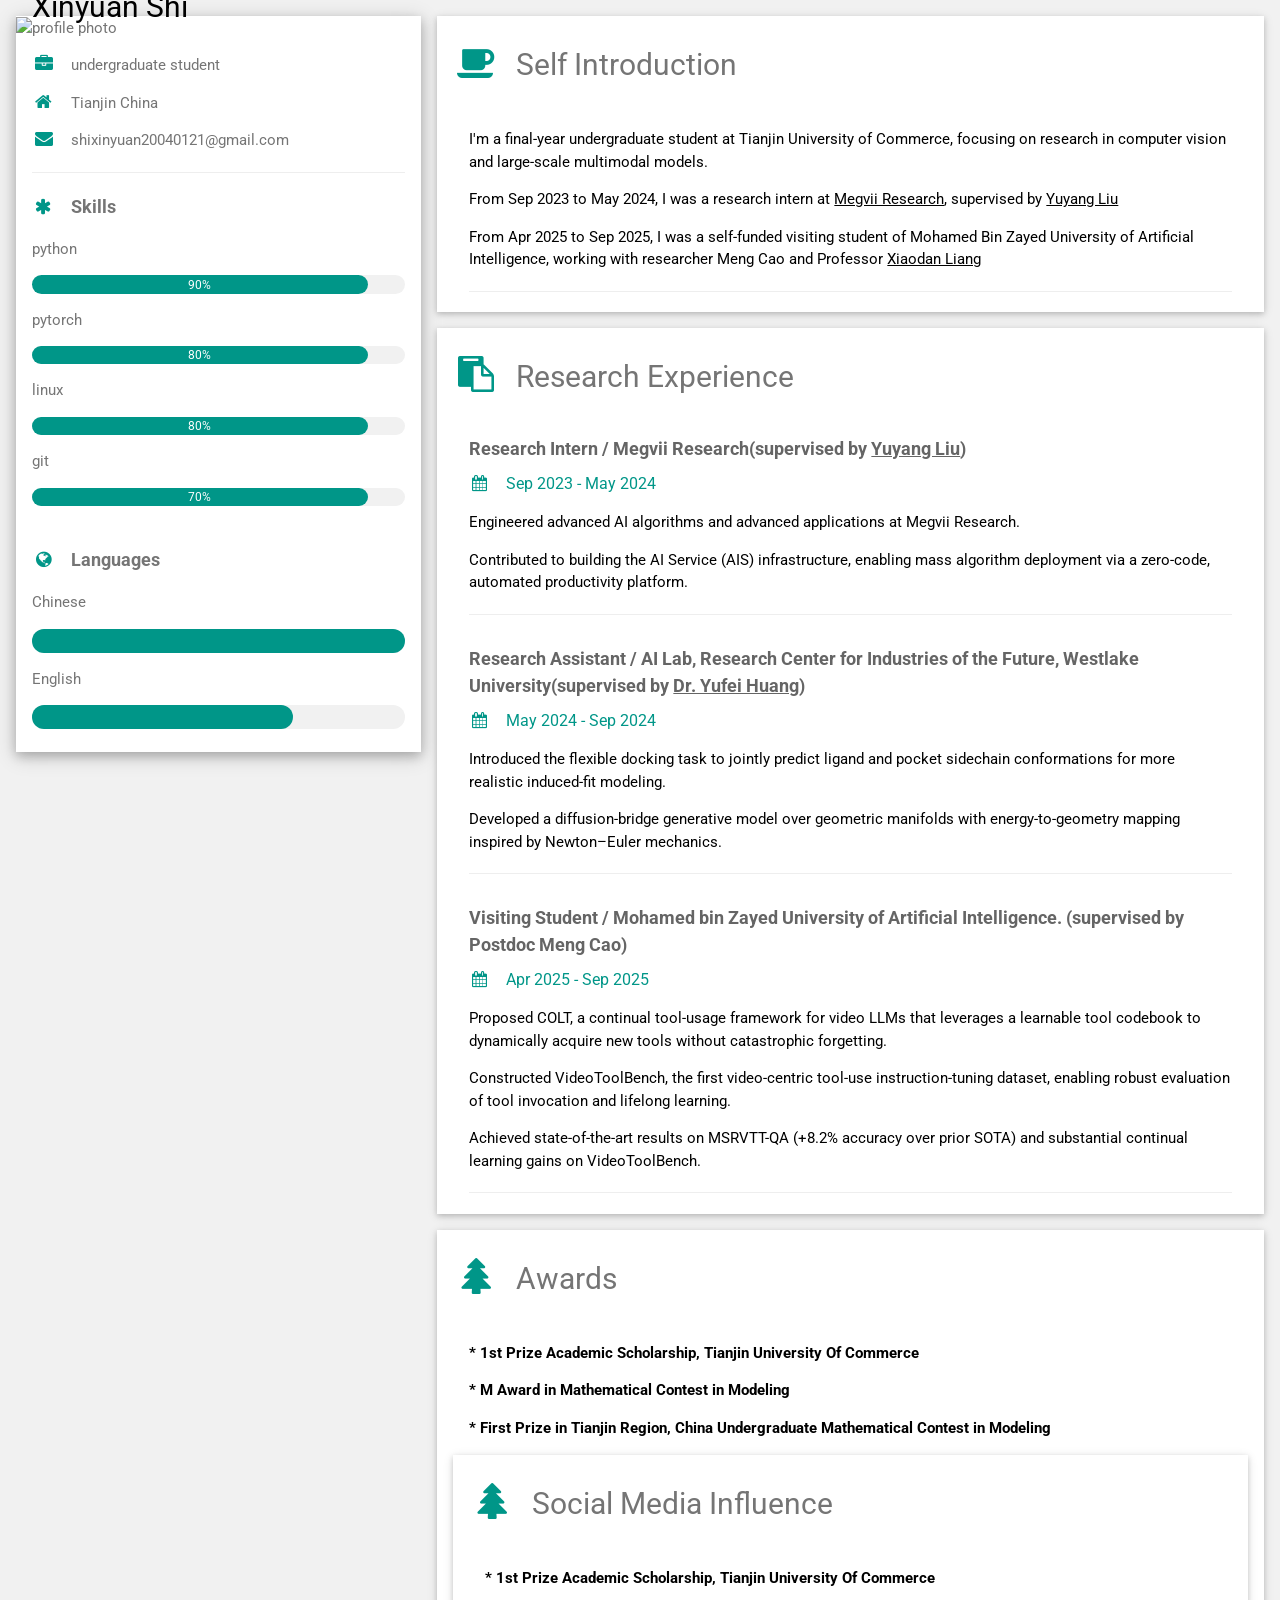
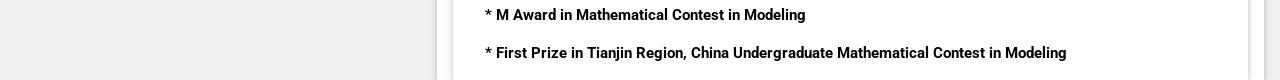
==== index.html @ 649a8074 "Add files via upload" ====
<!DOCTYPE html>
<html>
  <head>
    <title>Xinyuan Shi - MBZUAI</title>
    <meta charset="UTF-8">
    <meta name="viewport" content="width=device-width, initial-scale=1">
    <link rel="stylesheet" href="https://www.w3schools.com/w3css/4/w3.css">
    <link rel='stylesheet' href='https://fonts.googleapis.com/css?family=Roboto'>
    <link rel="stylesheet" href="https://cdnjs.cloudflare.com/ajax/libs/font-awesome/4.7.0/css/font-awesome.min.css">
    <style>
    html,body,h1,h2,h3,h4,h5,h6 {font-family: "Roboto", sans-serif}
    </style>
  </head>
<body class="w3-light-grey">

<!-- Page Container -->
<div class="w3-content w3-margin-top" style="max-width:1400px;">

  <!-- The Grid -->
  <div class="w3-row-padding">
  
    <!-- Left Column -->
    <div class="w3-third">
    
      <div class="w3-white w3-text-grey w3-card-4">
        <div class="w3-display-container">
          <img src="images/Xinyuan Shi photo.jpg" style="width:100%" alt="profile photo">
          <div class="w3-display-bottomleft w3-container w3-text-black">
            <h2>Xinyuan Shi</h2>
          </div>
        </div>
        <div class="w3-container">
          <p><i class="fa fa-briefcase fa-fw w3-margin-right w3-large w3-text-teal"></i>undergraduate student</p>
          <p><i class="fa fa-home fa-fw w3-margin-right w3-large w3-text-teal"></i>Tianjin China</p>
          <p><i class="fa fa-envelope fa-fw w3-margin-right w3-large w3-text-teal"></i>shixinyuan20040121@gmail.com</p>
          <hr>

          <p class="w3-large"><b><i class="fa fa-asterisk fa-fw w3-margin-right w3-text-teal"></i>Skills</b></p>
          <p>python</p>
          <div class="w3-light-grey w3-round-xlarge w3-small">
            <div class="w3-container w3-center w3-round-xlarge w3-teal" style="width:90%">90%</div>
          </div>
          <p>pytorch</p>
          <div class="w3-light-grey w3-round-xlarge w3-small">
            <div class="w3-container w3-center w3-round-xlarge w3-teal" style="width:90%">
              <div class="w3-center w3-text-white">80%</div>
            </div>
          </div>
          <p>linux</p>
          <div class="w3-light-grey w3-round-xlarge w3-small">
            <div class="w3-container w3-center w3-round-xlarge w3-teal" style="width:90%">80%</div>
          </div>
          <p>git</p>
          <div class="w3-light-grey w3-round-xlarge w3-small">
            <div class="w3-container w3-center w3-round-xlarge w3-teal" style="width:90%">70%</div>
          </div>
          <br>
          <p class="w3-large w3-text-theme"><b><i class="fa fa-globe fa-fw w3-margin-right w3-text-teal"></i>Languages</b></p>
          <p>Chinese</p>
          <div class="w3-light-grey w3-round-xlarge">
            <div class="w3-round-xlarge w3-teal" style="height:24px;width:100%"></div>
          </div>
          <p>English</p>
          <div class="w3-light-grey w3-round-xlarge">
            <div class="w3-round-xlarge w3-teal" style="height:24px;width:70%"></div>
          </div>
          <br>
        </div>
      </div><br>

    <!-- End Left Column -->
    </div>

    <!-- Right Column -->
    <div class="w3-twothird">
      <div class="w3-container w3-card w3-white w3-margin-bottom">
        <h2 class="w3-text-grey w3-padding-16"><i class="	fa fa-coffee fa-fw w3-margin-right w3-xxlarge w3-text-teal"></i>Self Introduction</h2>
        <div class="w3-container">
          <p>I'm a final-year undergraduate student at Tianjin University of Commerce, focusing on research in computer vision and large-scale multimodal models.</p>
          <p>From Sep 2023 to May 2024, I was a research intern at <a href="https://en.megvii.com/">Megvii Research</a>, supervised by <a href="https://scholar.google.com/citations?user=ggDkVlQAAAAJ&hl=zh-CN">Yuyang Liu</a></p>
          <p>From Apr 2025 to Sep 2025, I was a self-funded visiting student of Mohamed Bin Zayed University of Artificial Intelligence, working with researcher Meng Cao and Professor <a href="https://scholar.google.com/citations?user=voxznZAAAAAJ&hl=zh-CN">Xiaodan Liang</a></p>
          <hr>
        </div>
      </div>
      <div class="w3-container w3-card w3-white w3-margin-bottom">
        <h2 class="w3-text-grey w3-padding-16"><i class="	fa fa-paste fa-fw w3-margin-right w3-xxlarge w3-text-teal"></i>Research Experience</h2>
        <div class="w3-container">
          <h5 class="w3-opacity"><b>Research Intern / Megvii Research(supervised by <a href="https://scholar.google.com/citations?user=ggDkVlQAAAAJ&hl=zh-CN">Yuyang Liu</a>)</b></h5>
          <h6 class="w3-text-teal"><i class="fa fa-calendar fa-fw w3-margin-right"></i>Sep 2023 - May 2024</h6>
          <p>Engineered advanced AI algorithms and advanced applications at Megvii Research.</p>
          <p>Contributed to building the AI Service (AIS) infrastructure, enabling mass algorithm deployment via a zero-code, automated productivity platform.</p>
          <hr>
        </div>
        <div class="w3-container">
          <h5 class="w3-opacity"><b>Research Assistant / AI Lab, Research Center for Industries of the Future, Westlake University(supervised by <a href="https://scholar.google.com/citations?user=qmTjdwIAAAAJ&hl=zh-CN">Dr. Yufei Huang</a>)</b></h5>
          <h6 class="w3-text-teal"><i class="fa fa-calendar fa-fw w3-margin-right"></i>May 2024 - Sep 2024</h6>
          <p>Introduced the flexible docking task to jointly predict ligand and pocket sidechain conformations for more realistic induced-fit modeling.</p>
          <p>Developed a diffusion-bridge generative model over geometric manifolds with energy-to-geometry mapping inspired by Newton–Euler mechanics.</p>
          <hr>
        </div>
        <div class="w3-container">
          <h5 class="w3-opacity"><b>Visiting Student / Mohamed bin Zayed University of Artificial Intelligence. (supervised by Postdoc Meng Cao)</b></h5>
          <h6 class="w3-text-teal"><i class="fa fa-calendar fa-fw w3-margin-right"></i>Apr 2025 - Sep 2025</h6>
          <p>Proposed COLT, a continual tool-usage framework for video LLMs that leverages a learnable tool codebook to dynamically acquire new tools without catastrophic forgetting.</p>
          <p>Constructed VideoToolBench, the first video-centric tool-use instruction-tuning dataset, enabling robust evaluation of tool invocation and lifelong learning.</p>
          <p>Achieved state-of-the-art results on MSRVTT-QA (+8.2% accuracy over prior SOTA) and substantial continual learning gains on VideoToolBench.</p>
          <hr>
        </div>
      </div>     
      <div class="w3-container w3-card w3-white">
        <h2 class="w3-text-grey w3-padding-16"><i class="fa fa-tree fa-fw w3-margin-right w3-xxlarge w3-text-teal"></i>Awards</h2>
        <div class="w3-container">
          <p><b>* 1st Prize Academic Scholarship, Tianjin University Of Commerce</b></p>
          <p><b>* M Award in Mathematical Contest in Modeling</b></p>
          <p><b>* First Prize in Tianjin Region, China Undergraduate Mathematical Contest in Modeling</b></p>
        </div>
        <div class="w3-container w3-card w3-white">
          <h2 class="w3-text-grey w3-padding-16"><i class="fa fa-tree fa-fw w3-margin-right w3-xxlarge w3-text-teal"></i>Social Media Influence</h2>
          <div class="w3-container">
            <p><b>* 1st Prize Academic Scholarship, Tianjin University Of Commerce</b></p>
            <p><b>* M Award in Mathematical Contest in Modeling</b></p>
            <p><b>* First Prize in Tianjin Region, China Undergraduate Mathematical Contest in Modeling</b></p>
          </div>
    <!-- End Right Column -->
    </div>
    
  <!-- End Grid -->
  </div>
  
  <!-- End Page Container -->
</div>


</body>
</html>
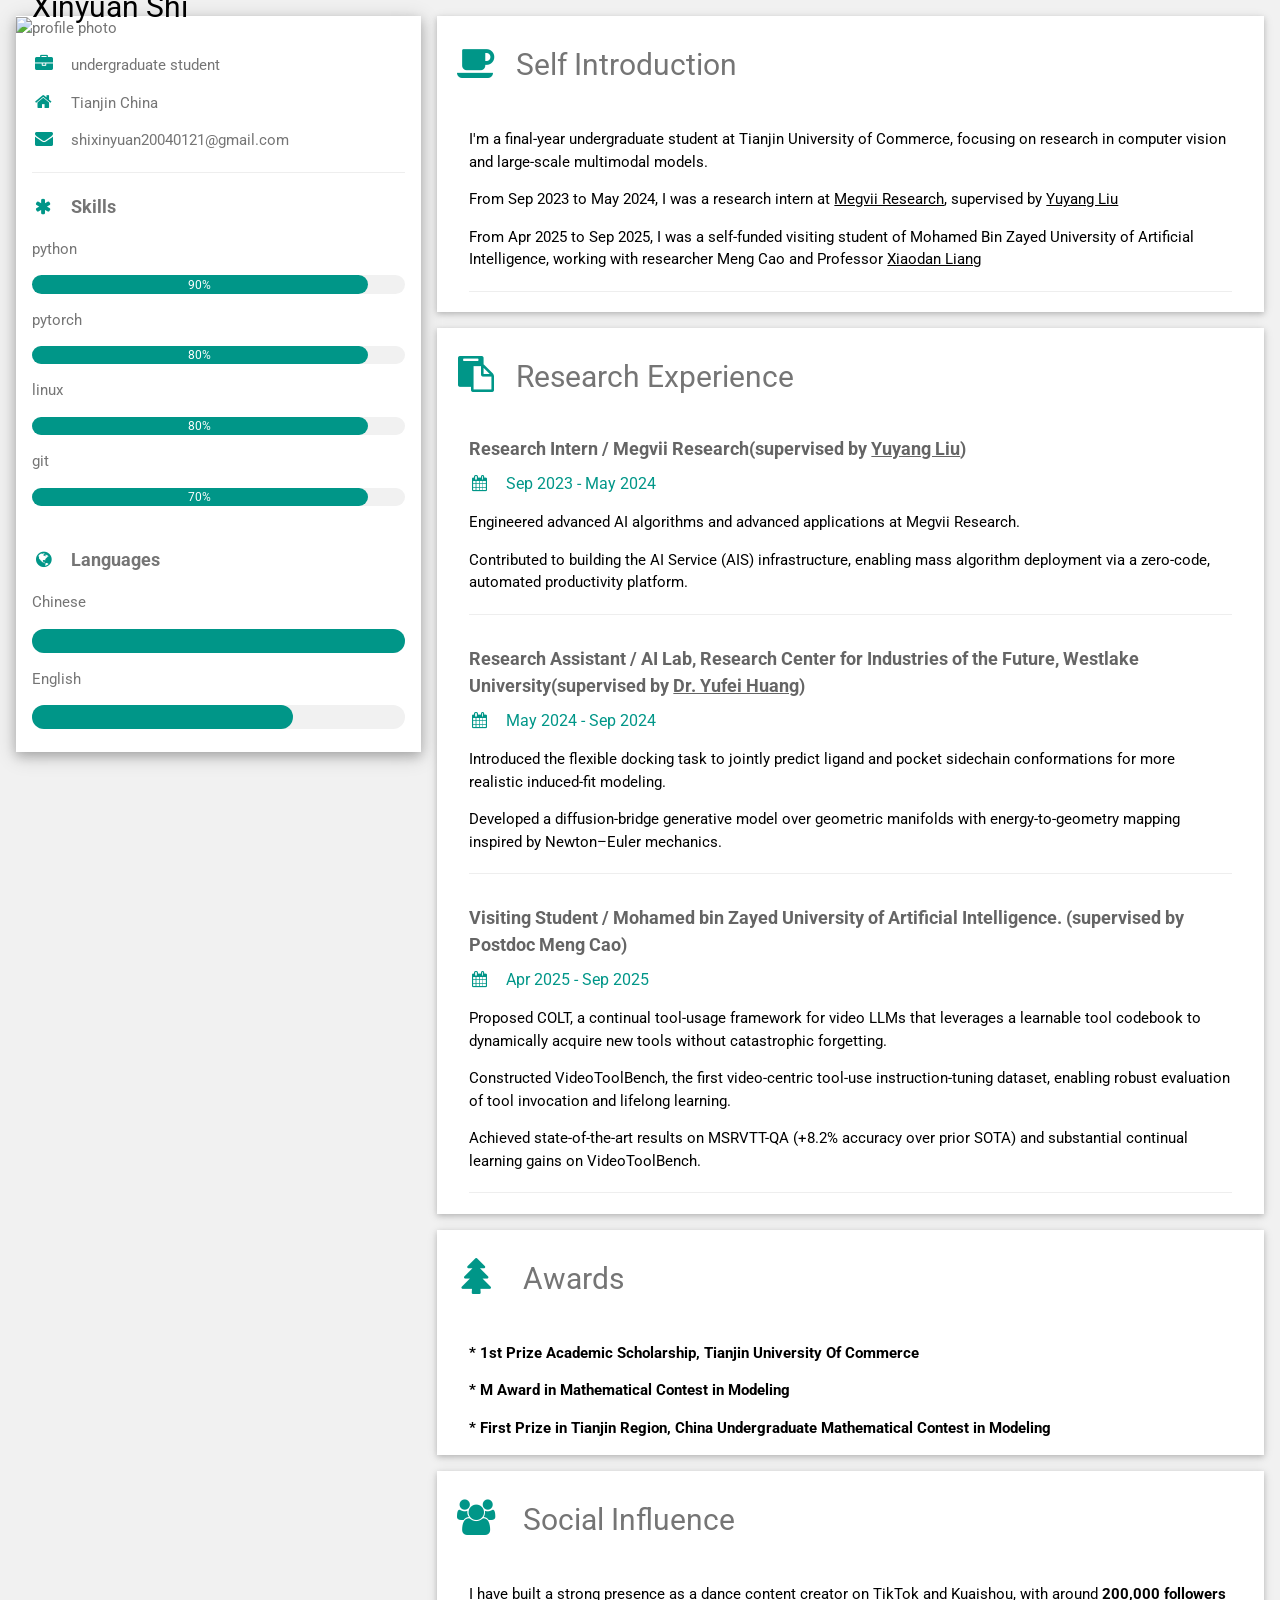
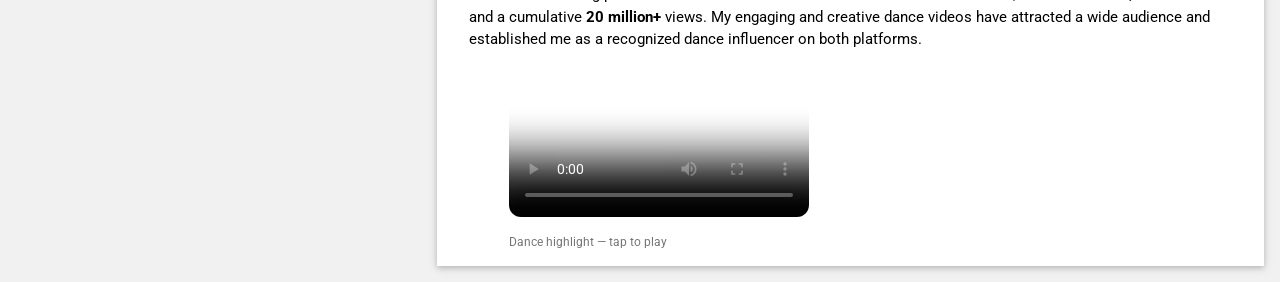
==== commit 9c3e4fb4: "Update index.html" ====
--- a/index.html
+++ b/index.html
@@ -107,20 +107,54 @@
           <hr>
         </div>
       </div>     
-      <div class="w3-container w3-card w3-white">
-        <h2 class="w3-text-grey w3-padding-16"><i class="fa fa-tree fa-fw w3-margin-right w3-xxlarge w3-text-teal"></i>Awards</h2>
+      <div class="w3-container w3-card w3-white w3-margin-bottom">
+        <h2 class="w3-text-grey w3-padding-16">
+          <i class="fa fa-tree fa-fw w3-margin-right w3-xxlarge w3-text-teal"></i>
+          Awards
+        </h2>
         <div class="w3-container">
           <p><b>* 1st Prize Academic Scholarship, Tianjin University Of Commerce</b></p>
           <p><b>* M Award in Mathematical Contest in Modeling</b></p>
           <p><b>* First Prize in Tianjin Region, China Undergraduate Mathematical Contest in Modeling</b></p>
         </div>
-        <div class="w3-container w3-card w3-white">
-          <h2 class="w3-text-grey w3-padding-16"><i class="fa fa-tree fa-fw w3-margin-right w3-xxlarge w3-text-teal"></i>Social Media Influence</h2>
-          <div class="w3-container">
-            <p><b>* 1st Prize Academic Scholarship, Tianjin University Of Commerce</b></p>
-            <p><b>* M Award in Mathematical Contest in Modeling</b></p>
-            <p><b>* First Prize in Tianjin Region, China Undergraduate Mathematical Contest in Modeling</b></p>
-          </div>
+      </div>
+
+<!-- Social Influence（独立卡片） -->
+<div class="w3-container w3-card w3-white w3-margin-bottom">
+  <h2 class="w3-text-grey w3-padding-16">
+    <i class="fa fa-users fa-fw w3-margin-right w3-xxlarge w3-text-teal"></i>
+    Social Influence
+  </h2>
+
+  <div class="w3-container">
+    <p>
+      I have built a strong presence as a dance content creator on TikTok and Kuaishou, with around
+      <b>200,000 followers</b> and a cumulative <b>20 million+</b> views. My engaging and creative dance videos have
+      attracted a wide audience and established me as a recognized dance influencer on both platforms.
+    </p>
+
+    <!-- 视频区域 -->
+    <figure class="w3-margin-top">
+      <video
+        src="videos/dance.mp4"
+        controls
+        playsinline
+        preload="metadata"
+        class="w3-image"
+        style="max-width:100%;height:auto;border-radius:12px;display:block;"
+        poster="images/dance-poster.jpg"  <!-- 可选：若没有海报图，可删除这一行 -->
+      >
+        <!-- 更稳妥的多来源写法（如果你也有webm/ogv，可以取消注释） -->
+        <!-- <source src="videos/dance.webm" type="video/webm"> -->
+        <!-- <source src="videos/dance.ogv" type="video/ogg"> -->
+        您的浏览器不支持视频播放，请升级浏览器或下载视频查看。
+      </video>
+      <figcaption class="w3-small w3-text-grey w3-margin-top">Dance highlight — tap to play</figcaption>
+    </figure>
+  </div>
+</div>
+
+
     <!-- End Right Column -->
     </div>
     
@@ -132,4 +166,4 @@
 
 
 </body>
-</html>+</html>
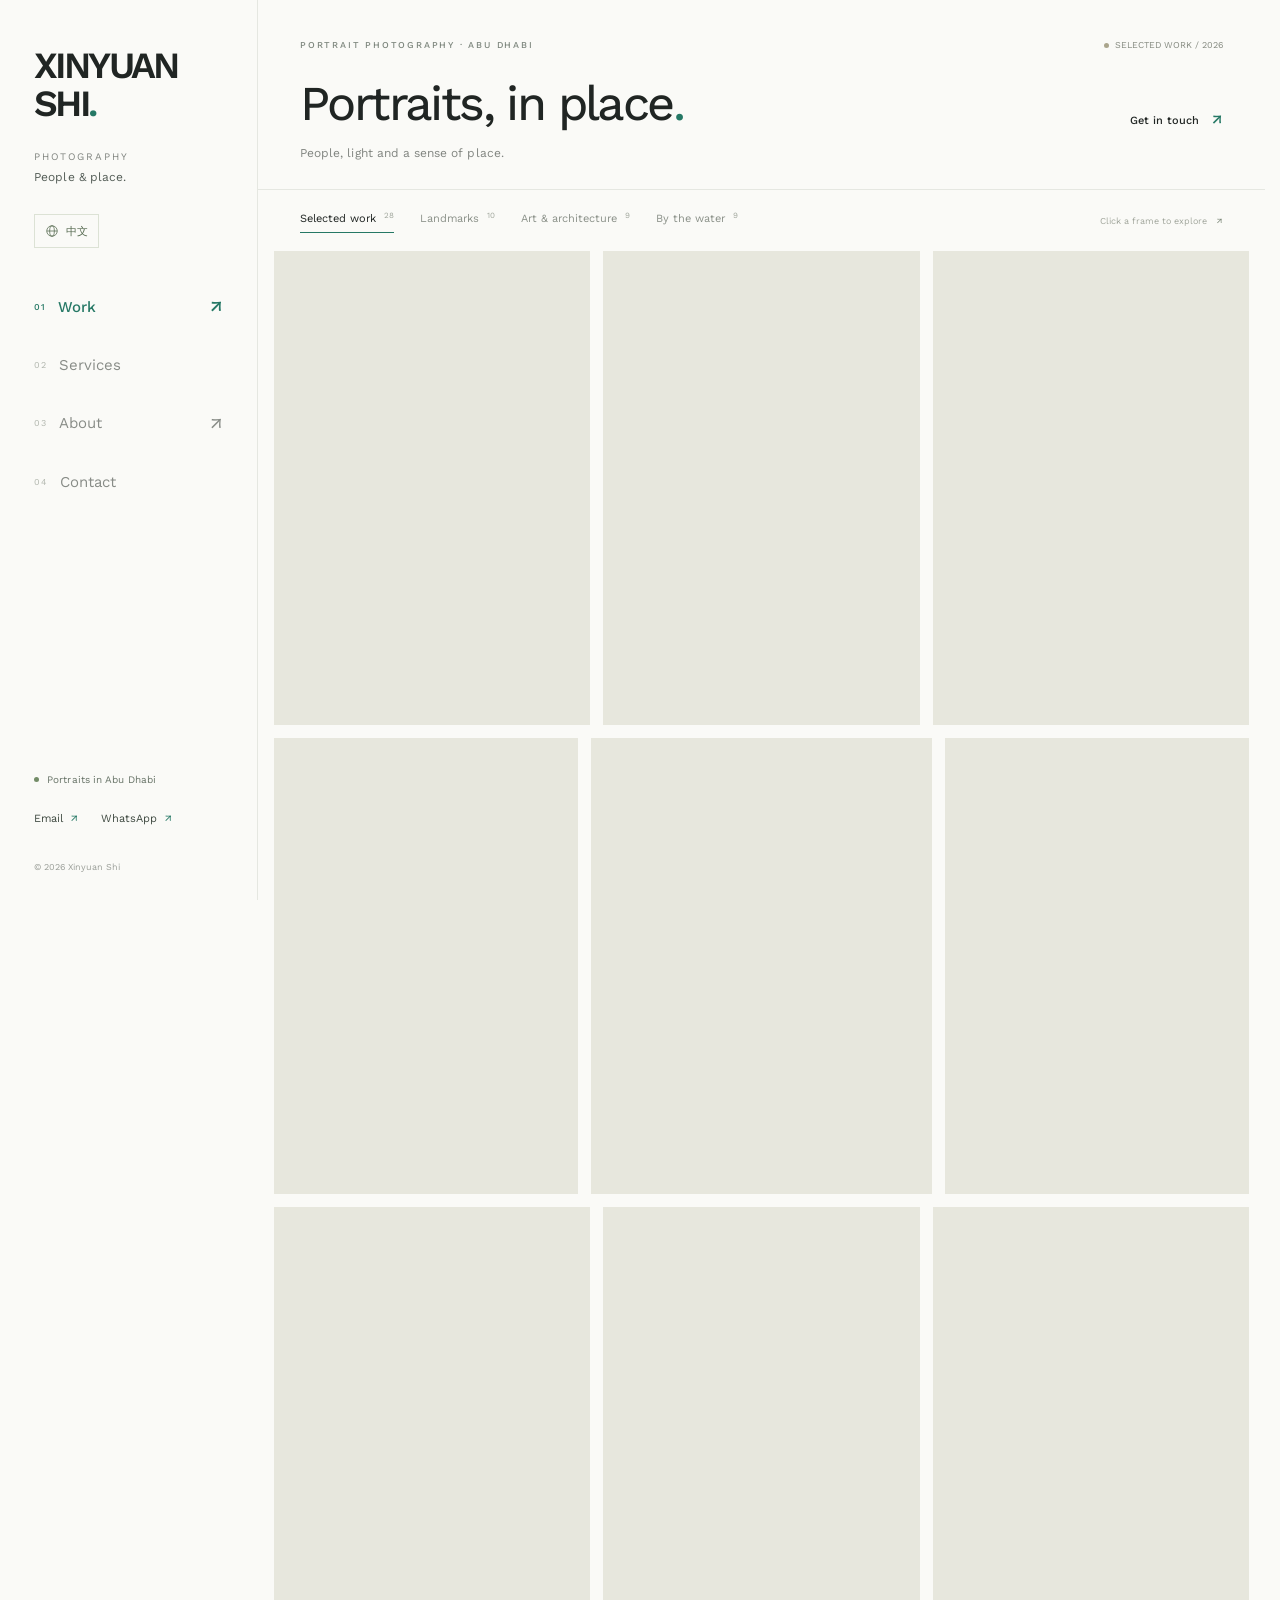
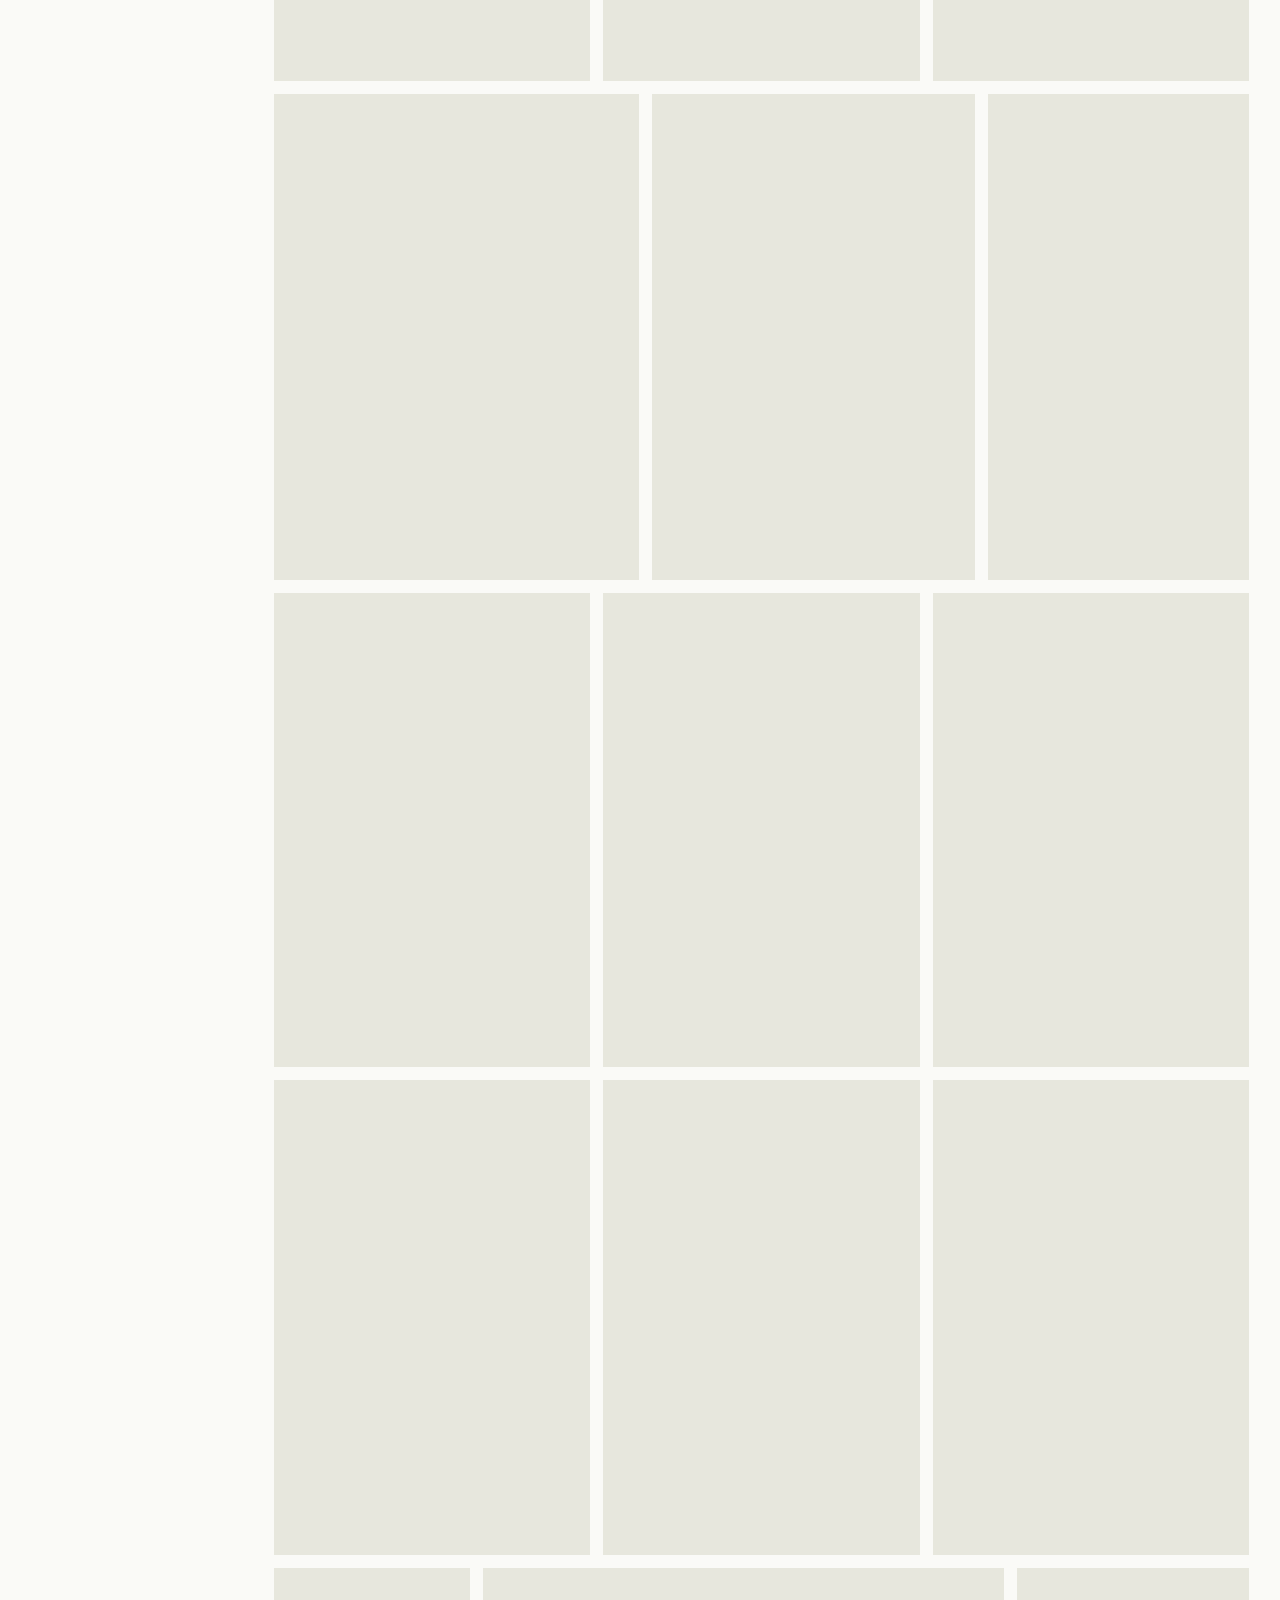
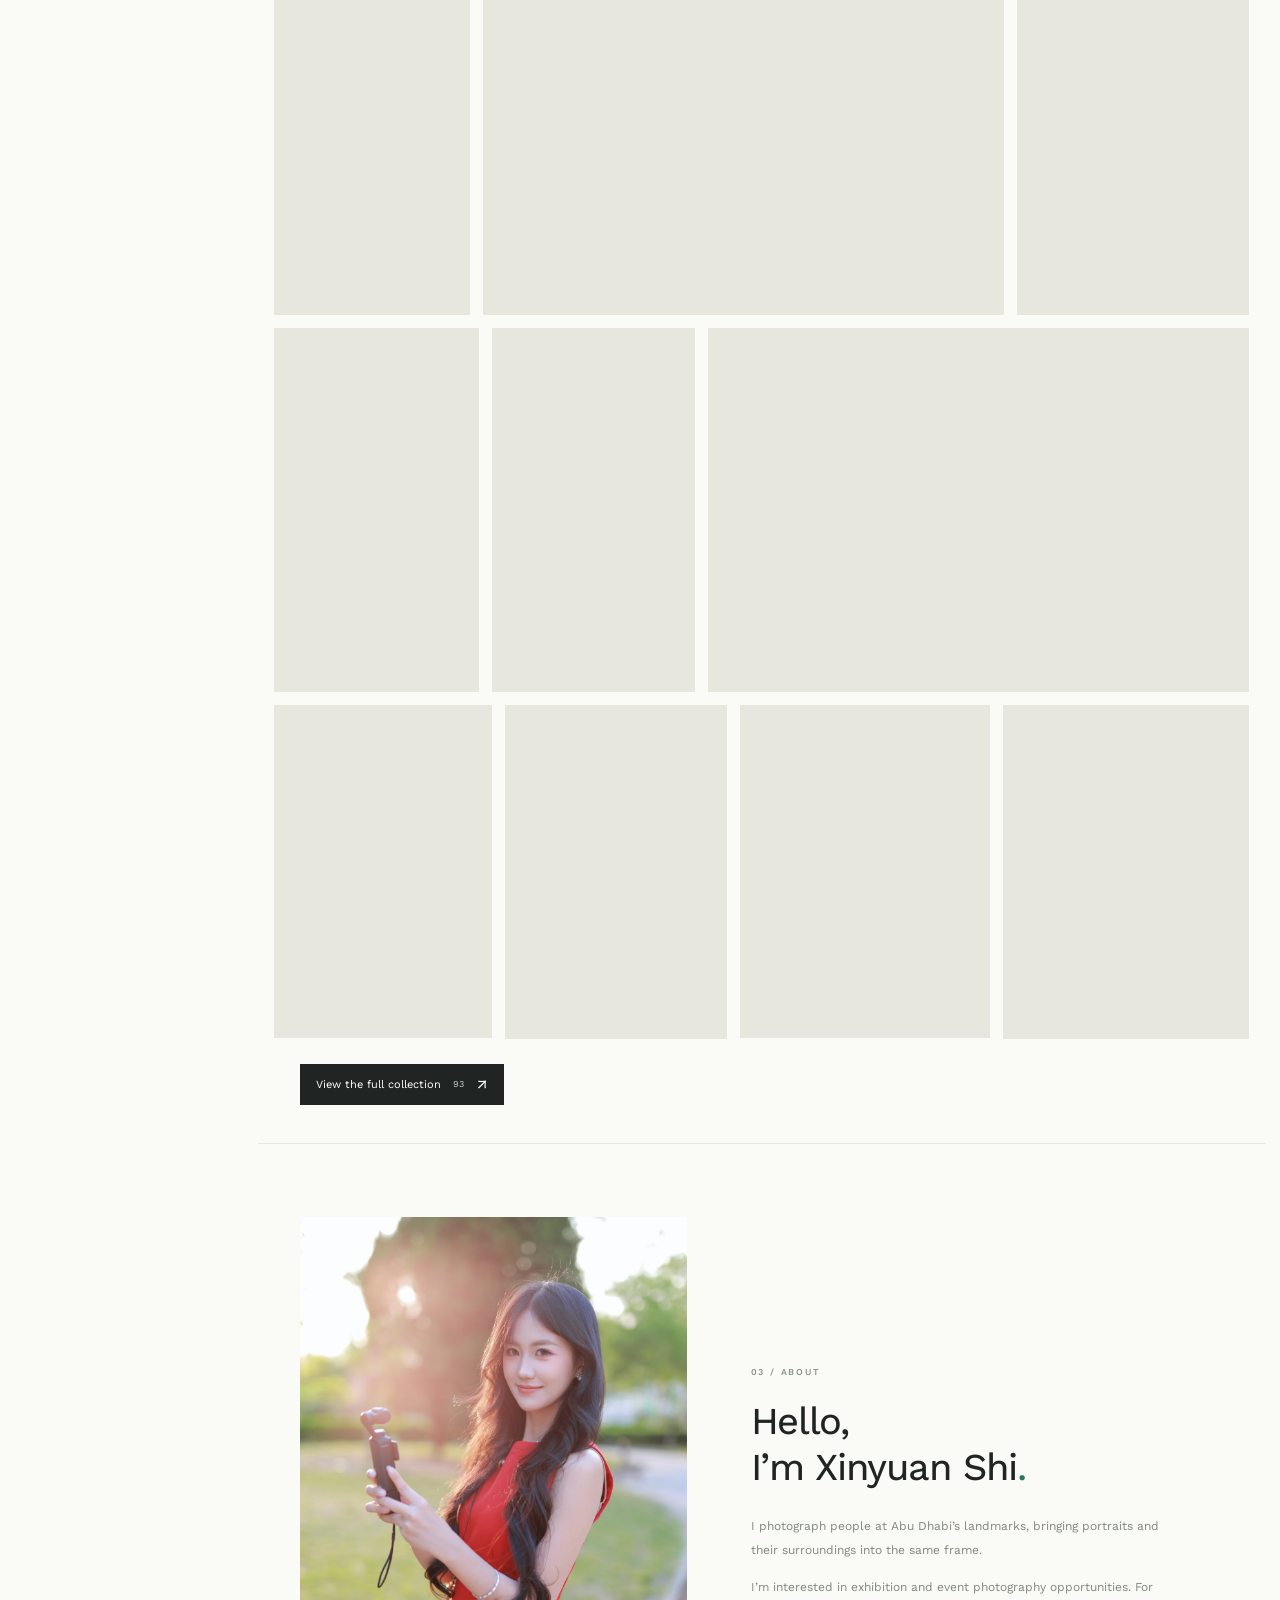
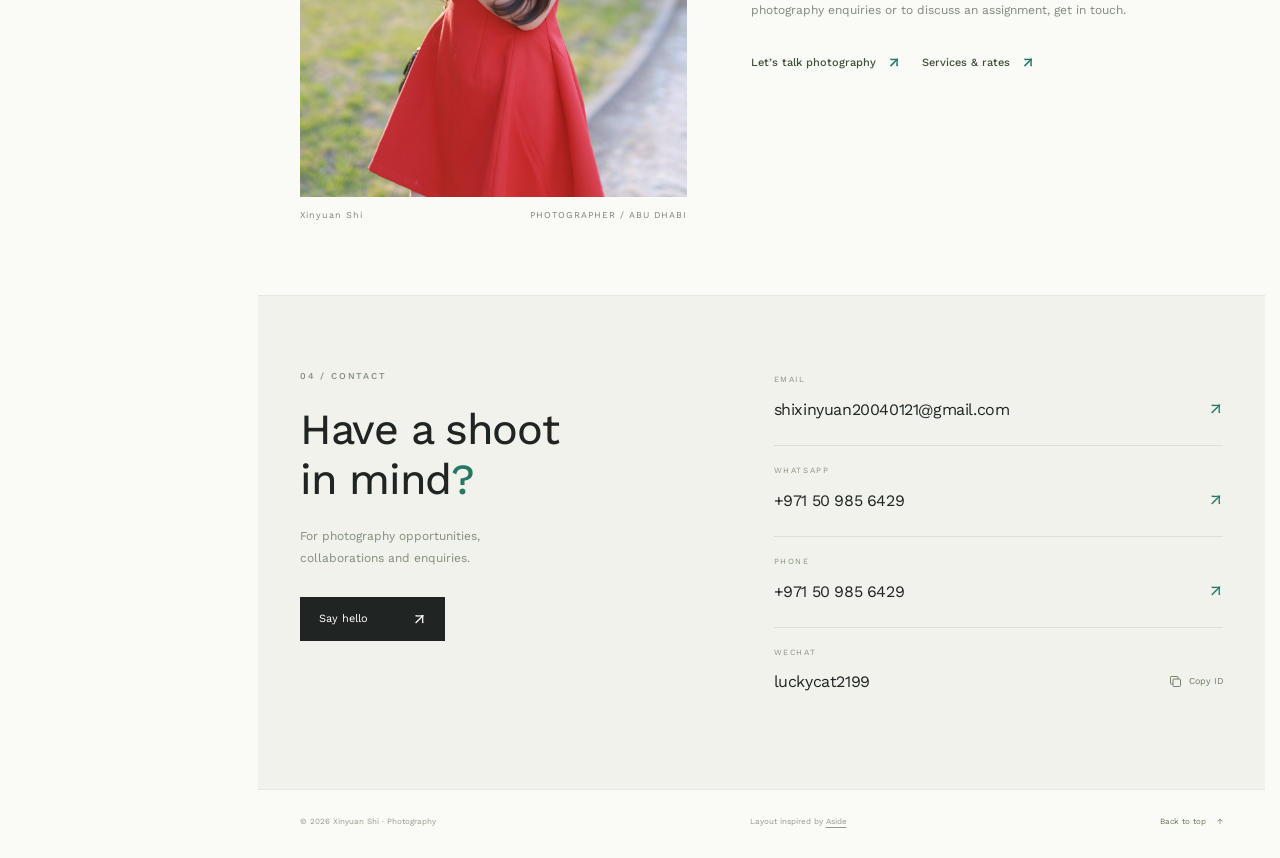
==== commit d79760b7: "Publish bilingual photography portfolio" ====
--- a/index.html
+++ b/index.html
@@ -1,169 +1,112 @@
-<!DOCTYPE html>
-<html>
-  <head>
-    <title>Xinyuan Shi - MBZUAI</title>
-    <meta charset="UTF-8">
-    <meta name="viewport" content="width=device-width, initial-scale=1">
-    <link rel="stylesheet" href="https://www.w3schools.com/w3css/4/w3.css">
-    <link rel='stylesheet' href='https://fonts.googleapis.com/css?family=Roboto'>
-    <link rel="stylesheet" href="https://cdnjs.cloudflare.com/ajax/libs/font-awesome/4.7.0/css/font-awesome.min.css">
-    <style>
-    html,body,h1,h2,h3,h4,h5,h6 {font-family: "Roboto", sans-serif}
-    </style>
-  </head>
-<body class="w3-light-grey">
-
-<!-- Page Container -->
-<div class="w3-content w3-margin-top" style="max-width:1400px;">
-
-  <!-- The Grid -->
-  <div class="w3-row-padding">
-  
-    <!-- Left Column -->
-    <div class="w3-third">
-    
-      <div class="w3-white w3-text-grey w3-card-4">
-        <div class="w3-display-container">
-          <img src="images/Xinyuan Shi photo.jpg" style="width:100%" alt="profile photo">
-          <div class="w3-display-bottomleft w3-container w3-text-black">
-            <h2>Xinyuan Shi</h2>
-          </div>
-        </div>
-        <div class="w3-container">
-          <p><i class="fa fa-briefcase fa-fw w3-margin-right w3-large w3-text-teal"></i>undergraduate student</p>
-          <p><i class="fa fa-home fa-fw w3-margin-right w3-large w3-text-teal"></i>Tianjin China</p>
-          <p><i class="fa fa-envelope fa-fw w3-margin-right w3-large w3-text-teal"></i>shixinyuan20040121@gmail.com</p>
-          <hr>
-
-          <p class="w3-large"><b><i class="fa fa-asterisk fa-fw w3-margin-right w3-text-teal"></i>Skills</b></p>
-          <p>python</p>
-          <div class="w3-light-grey w3-round-xlarge w3-small">
-            <div class="w3-container w3-center w3-round-xlarge w3-teal" style="width:90%">90%</div>
-          </div>
-          <p>pytorch</p>
-          <div class="w3-light-grey w3-round-xlarge w3-small">
-            <div class="w3-container w3-center w3-round-xlarge w3-teal" style="width:90%">
-              <div class="w3-center w3-text-white">80%</div>
-            </div>
-          </div>
-          <p>linux</p>
-          <div class="w3-light-grey w3-round-xlarge w3-small">
-            <div class="w3-container w3-center w3-round-xlarge w3-teal" style="width:90%">80%</div>
-          </div>
-          <p>git</p>
-          <div class="w3-light-grey w3-round-xlarge w3-small">
-            <div class="w3-container w3-center w3-round-xlarge w3-teal" style="width:90%">70%</div>
-          </div>
-          <br>
-          <p class="w3-large w3-text-theme"><b><i class="fa fa-globe fa-fw w3-margin-right w3-text-teal"></i>Languages</b></p>
-          <p>Chinese</p>
-          <div class="w3-light-grey w3-round-xlarge">
-            <div class="w3-round-xlarge w3-teal" style="height:24px;width:100%"></div>
-          </div>
-          <p>English</p>
-          <div class="w3-light-grey w3-round-xlarge">
-            <div class="w3-round-xlarge w3-teal" style="height:24px;width:70%"></div>
-          </div>
-          <br>
-        </div>
-      </div><br>
-
-    <!-- End Left Column -->
-    </div>
-
-    <!-- Right Column -->
-    <div class="w3-twothird">
-      <div class="w3-container w3-card w3-white w3-margin-bottom">
-        <h2 class="w3-text-grey w3-padding-16"><i class="	fa fa-coffee fa-fw w3-margin-right w3-xxlarge w3-text-teal"></i>Self Introduction</h2>
-        <div class="w3-container">
-          <p>I'm a final-year undergraduate student at Tianjin University of Commerce, focusing on research in computer vision and large-scale multimodal models.</p>
-          <p>From Sep 2023 to May 2024, I was a research intern at <a href="https://en.megvii.com/">Megvii Research</a>, supervised by <a href="https://scholar.google.com/citations?user=ggDkVlQAAAAJ&hl=zh-CN">Yuyang Liu</a></p>
-          <p>From Apr 2025 to Sep 2025, I was a self-funded visiting student of Mohamed Bin Zayed University of Artificial Intelligence, working with researcher Meng Cao and Professor <a href="https://scholar.google.com/citations?user=voxznZAAAAAJ&hl=zh-CN">Xiaodan Liang</a></p>
-          <hr>
-        </div>
-      </div>
-      <div class="w3-container w3-card w3-white w3-margin-bottom">
-        <h2 class="w3-text-grey w3-padding-16"><i class="	fa fa-paste fa-fw w3-margin-right w3-xxlarge w3-text-teal"></i>Research Experience</h2>
-        <div class="w3-container">
-          <h5 class="w3-opacity"><b>Research Intern / Megvii Research(supervised by <a href="https://scholar.google.com/citations?user=ggDkVlQAAAAJ&hl=zh-CN">Yuyang Liu</a>)</b></h5>
-          <h6 class="w3-text-teal"><i class="fa fa-calendar fa-fw w3-margin-right"></i>Sep 2023 - May 2024</h6>
-          <p>Engineered advanced AI algorithms and advanced applications at Megvii Research.</p>
-          <p>Contributed to building the AI Service (AIS) infrastructure, enabling mass algorithm deployment via a zero-code, automated productivity platform.</p>
-          <hr>
-        </div>
-        <div class="w3-container">
-          <h5 class="w3-opacity"><b>Research Assistant / AI Lab, Research Center for Industries of the Future, Westlake University(supervised by <a href="https://scholar.google.com/citations?user=qmTjdwIAAAAJ&hl=zh-CN">Dr. Yufei Huang</a>)</b></h5>
-          <h6 class="w3-text-teal"><i class="fa fa-calendar fa-fw w3-margin-right"></i>May 2024 - Sep 2024</h6>
-          <p>Introduced the flexible docking task to jointly predict ligand and pocket sidechain conformations for more realistic induced-fit modeling.</p>
-          <p>Developed a diffusion-bridge generative model over geometric manifolds with energy-to-geometry mapping inspired by Newton–Euler mechanics.</p>
-          <hr>
-        </div>
-        <div class="w3-container">
-          <h5 class="w3-opacity"><b>Visiting Student / Mohamed bin Zayed University of Artificial Intelligence. (supervised by Postdoc Meng Cao)</b></h5>
-          <h6 class="w3-text-teal"><i class="fa fa-calendar fa-fw w3-margin-right"></i>Apr 2025 - Sep 2025</h6>
-          <p>Proposed COLT, a continual tool-usage framework for video LLMs that leverages a learnable tool codebook to dynamically acquire new tools without catastrophic forgetting.</p>
-          <p>Constructed VideoToolBench, the first video-centric tool-use instruction-tuning dataset, enabling robust evaluation of tool invocation and lifelong learning.</p>
-          <p>Achieved state-of-the-art results on MSRVTT-QA (+8.2% accuracy over prior SOTA) and substantial continual learning gains on VideoToolBench.</p>
-          <hr>
-        </div>
-      </div>     
-      <div class="w3-container w3-card w3-white w3-margin-bottom">
-        <h2 class="w3-text-grey w3-padding-16">
-          <i class="fa fa-tree fa-fw w3-margin-right w3-xxlarge w3-text-teal"></i>
-          Awards
-        </h2>
-        <div class="w3-container">
-          <p><b>* 1st Prize Academic Scholarship, Tianjin University Of Commerce</b></p>
-          <p><b>* M Award in Mathematical Contest in Modeling</b></p>
-          <p><b>* First Prize in Tianjin Region, China Undergraduate Mathematical Contest in Modeling</b></p>
-        </div>
-      </div>
-
-<!-- Social Influence（独立卡片） -->
-<div class="w3-container w3-card w3-white w3-margin-bottom">
-  <h2 class="w3-text-grey w3-padding-16">
-    <i class="fa fa-users fa-fw w3-margin-right w3-xxlarge w3-text-teal"></i>
-    Social Influence
-  </h2>
-
-  <div class="w3-container">
-    <p>
-      I have built a strong presence as a dance content creator on TikTok and Kuaishou, with around
-      <b>200,000 followers</b> and a cumulative <b>20 million+</b> views. My engaging and creative dance videos have
-      attracted a wide audience and established me as a recognized dance influencer on both platforms.
-    </p>
-
-    <!-- 视频区域 -->
-    <figure class="w3-margin-top">
-      <video
-        src="videos/dance.mp4"
-        controls
-        playsinline
-        preload="metadata"
-        class="w3-image"
-        style="max-width:100%;height:auto;border-radius:12px;display:block;"
-        poster="images/dance-poster.jpg"  <!-- 可选：若没有海报图，可删除这一行 -->
-      >
-        <!-- 更稳妥的多来源写法（如果你也有webm/ogv，可以取消注释） -->
-        <!-- <source src="videos/dance.webm" type="video/webm"> -->
-        <!-- <source src="videos/dance.ogv" type="video/ogg"> -->
-        您的浏览器不支持视频播放，请升级浏览器或下载视频查看。
-      </video>
-      <figcaption class="w3-small w3-text-grey w3-margin-top">Dance highlight — tap to play</figcaption>
-    </figure>
-  </div>
-</div>
-
-
-    <!-- End Right Column -->
-    </div>
-    
-  <!-- End Grid -->
-  </div>
-  
-  <!-- End Page Container -->
-</div>
-
-
-</body>
-</html>
+<!doctype html>
+<html lang="en">
+<head>
+  <meta charset="utf-8">
+  <meta name="viewport" content="width=device-width, initial-scale=1">
+  <meta name="theme-color" content="#fafaf7">
+  <meta name="description" content="Xinyuan Shi — portrait photography in Abu Dhabi. Contact for photography enquiries and exhibition or event opportunities.">
+  <title>Xinyuan Shi — Photography</title>
+  <link rel="icon" href="portfolio-assets/monogram.svg" type="image/svg+xml">
+  <link rel="preload" href="portfolio-assets/work-sans.ttf" as="font" type="font/ttf" crossorigin>
+  <link rel="stylesheet" href="portfolio.css">
+  <link rel="stylesheet" href="services.css">
+  <script src="gallery-data.js" defer></script>
+  <script src="locales.js" defer></script>
+  <script src="site.js" defer></script>
+  <script src="portfolio.js" defer></script>
+</head>
+<body>
+  <a class="skip-link" href="#main" data-i18n="skip">Skip to content</a>
+
+  <header class="mobile-header">
+    <a class="mobile-brand" href="#work">XINYUAN SHI<span>.</span></a>
+    <div class="mobile-actions">
+      <a href="#contact"><span data-i18n="navigation.contact">Contact</span> <span aria-hidden="true">↗</span></a>
+      <button class="language-toggle mobile-language" type="button" data-language-toggle aria-label="Switch to Chinese" hidden><svg viewBox="0 0 24 24" aria-hidden="true"><circle cx="12" cy="12" r="9"/><ellipse cx="12" cy="12" rx="4" ry="9"/><path d="M3 12h18"/></svg><span data-language-label lang="zh-CN">中文</span></button>
+      <button class="menu-toggle" type="button" aria-controls="site-sidebar" aria-expanded="false" aria-label="Open navigation">
+        <span></span><span></span>
+      </button>
+    </div>
+  </header>
+  <button class="menu-backdrop" type="button" aria-label="Close navigation" data-i18n-aria-label="navigation.close" hidden></button>
+
+  <aside class="sidebar" id="site-sidebar" aria-label="Main navigation" data-i18n-aria-label="navigation.main">
+    <a class="wordmark" href="#work" aria-label="Xinyuan Shi Photography, home" data-i18n-aria-label="navigation.home">XINYUAN<br>SHI<span>.</span></a>
+    <p class="sidebar-description"><span data-i18n="brand.photography">PHOTOGRAPHY</span><br><span data-i18n="brand.tagline">People &amp; place.</span></p>
+    <button class="language-toggle desktop-language" type="button" data-language-toggle aria-label="Switch to Chinese" hidden><svg viewBox="0 0 24 24" aria-hidden="true"><circle cx="12" cy="12" r="9"/><ellipse cx="12" cy="12" rx="4" ry="9"/><path d="M3 12h18"/></svg><span data-language-label lang="zh-CN">中文</span></button>
+    <nav class="main-nav" aria-label="Portfolio" data-i18n-aria-label="navigation.portfolio">
+      <a class="nav-link active" href="#work" aria-current="location"><span class="nav-index">01</span> <span data-i18n="navigation.work">Work</span> <span class="nav-arrow" aria-hidden="true">↗</span></a>
+      <a class="nav-link" href="services.html" data-language-link><span class="nav-index">02</span> <span data-i18n="navigation.services">Services</span> <span class="nav-arrow" aria-hidden="true">↗</span></a>
+      <a class="nav-link" href="#about"><span class="nav-index">03</span> <span data-i18n="navigation.about">About</span> <span class="nav-arrow" aria-hidden="true">↗</span></a>
+      <a class="nav-link" href="#contact"><span class="nav-index">04</span> <span data-i18n="navigation.contact">Contact</span> <span class="nav-arrow" aria-hidden="true">↗</span></a>
+    </nav>
+    <div class="sidebar-bottom">
+      <p class="sidebar-location"><span class="small-dot" aria-hidden="true"></span> <span data-i18n="brand.location">Portraits in Abu Dhabi</span></p>
+      <div class="sidebar-contact">
+        <a href="mailto:shixinyuan20040121@gmail.com"><span data-i18n="contact.emailShort">Email</span> <span aria-hidden="true">↗</span></a>
+        <a href="https://wa.me/971509856429" target="_blank" rel="noopener noreferrer">WhatsApp <span aria-hidden="true">↗</span></a>
+      </div>
+      <p class="sidebar-copyright">© <span data-year>2026</span> Xinyuan Shi</p>
+    </div>
+  </aside>
+
+  <main id="main" class="page">
+    <section id="work" class="work-section" aria-labelledby="work-title">
+      <div class="work-header section-padding">
+        <div class="work-topline">
+          <p class="eyebrow" data-i18n="work.eyebrow">PORTRAIT PHOTOGRAPHY · ABU DHABI</p>
+          <span class="preview-label"><span aria-hidden="true"></span> <span data-i18n="work.preview">SELECTED WORK / 2026</span></span>
+        </div>
+        <div class="work-heading">
+          <div><h1 id="work-title"><span data-i18n="work.title">Portraits, in place</span><span class="accent" data-i18n="punctuation.period">.</span></h1><p class="work-intro" data-i18n="work.intro">People, light and a sense of place.</p></div>
+          <a class="text-link header-contact" href="#contact"><span data-i18n="work.contact">Get in touch</span> <span aria-hidden="true">↗</span></a>
+        </div>
+      </div>
+      <div class="gallery-toolbar section-padding">
+        <div class="filters" role="group" aria-label="Filter photographs" data-i18n-aria-label="gallery.filters">
+          <button class="filter-button active" type="button" data-filter="all" aria-pressed="true"><span data-i18n="gallery.all">Selected work</span> <sup data-count="all">28</sup></button>
+          <button class="filter-button" type="button" data-filter="landmarks" aria-pressed="false"><span data-i18n="category.landmarks">Landmarks</span> <sup data-count="landmarks"></sup></button>
+          <button class="filter-button" type="button" data-filter="art" aria-pressed="false"><span data-i18n="category.art">Art &amp; architecture</span> <sup data-count="art"></sup></button>
+          <button class="filter-button" type="button" data-filter="water" aria-pressed="false"><span data-i18n="category.water">By the water</span> <sup data-count="water"></sup></button>
+        </div>
+        <span class="gallery-instruction"><span data-i18n="gallery.instruction">Click a frame to explore</span> <span aria-hidden="true">↗</span></span>
+      </div>
+      <p class="sr-only" id="gallery-status" role="status" aria-live="polite"></p>
+      <div id="photo-gallery" class="photo-gallery" aria-label="Portrait photography gallery" data-i18n-aria-label="gallery.label"></div>
+      <noscript><p class="section-padding">Enable JavaScript to explore the full gallery. You can still contact me using the links below.<br><span lang="zh-CN">开启 JavaScript 后可浏览完整作品集；也欢迎通过下方联系方式直接与我联系。</span></p></noscript>
+      <div class="gallery-actions section-padding"><button class="archive-toggle" type="button" aria-expanded="false"><span data-i18n="gallery.showAll">View the full collection</span> <span class="archive-count">93</span><span aria-hidden="true">↗</span></button></div>
+    </section>
+
+    <section id="about" class="about-section section-padding section-space" aria-labelledby="about-title">
+      <figure class="about-portrait">
+        <img src="portfolio-assets/photographer-xinyuan-shi.jpg" width="1200" height="1800" alt="Xinyuan Shi holding a camera in warm evening light" data-i18n-alt="about.portraitAlt" loading="lazy" decoding="async">
+        <figcaption><span>Xinyuan Shi</span><span data-i18n="about.portraitCaption">PHOTOGRAPHER / ABU DHABI</span></figcaption>
+      </figure>
+      <div class="about-copy"><p class="eyebrow" data-i18n="about.eyebrow">03 / ABOUT</p><h2 id="about-title"><span data-i18n="about.greeting">Hello,</span><br><span data-i18n="about.name">I’m Xinyuan Shi</span><span class="accent" data-i18n="punctuation.period">.</span></h2>
+        <p data-i18n="about.description">I photograph people at Abu Dhabi’s landmarks, bringing portraits and their surroundings into the same frame.</p>
+        <p data-i18n="about.opportunities">I’m interested in exhibition and event photography opportunities. For photography enquiries or to discuss an assignment, get in touch.</p>
+        <div class="about-actions"><a class="text-link" href="#contact"><span data-i18n="about.contact">Let’s talk photography</span> <span aria-hidden="true">↗</span></a><a class="text-link" href="services.html" data-language-link><span data-i18n="navigation.rates">Services &amp; rates</span> <span aria-hidden="true">↗</span></a></div>
+      </div>
+    </section>
+
+    <section id="contact" class="contact-section section-padding section-space" aria-labelledby="contact-title">
+      <div class="contact-intro"><p class="eyebrow" data-i18n="contact.eyebrow">04 / CONTACT</p><h2 id="contact-title"><span data-i18n="contact.titleOne">Have a shoot</span><br><span data-i18n="contact.titleTwo">in mind</span><span class="accent" data-i18n="punctuation.question">?</span></h2><p><span data-i18n="contact.descriptionOne">For photography opportunities,</span><br><span data-i18n="contact.descriptionTwo">collaborations and enquiries.</span></p><a class="contact-cta" href="mailto:shixinyuan20040121@gmail.com"><span data-i18n="contact.hello">Say hello</span> <span aria-hidden="true">↗</span></a></div>
+      <div class="contact-list">
+        <div class="contact-row"><span class="contact-label" data-i18n="contact.email">EMAIL</span><a class="contact-value email-value" href="mailto:shixinyuan20040121@gmail.com">shixinyuan20040121@gmail.com <span aria-hidden="true">↗</span></a></div>
+        <div class="contact-row"><span class="contact-label">WHATSAPP</span><a class="contact-value" href="https://wa.me/971509856429" target="_blank" rel="noopener noreferrer">+971 50 985 6429 <span aria-hidden="true">↗</span></a></div>
+        <div class="contact-row"><span class="contact-label" data-i18n="contact.phone">PHONE</span><a class="contact-value" href="tel:+971509856429">+971 50 985 6429 <span aria-hidden="true">↗</span></a></div>
+        <div class="contact-row"><span class="contact-label" data-i18n="contact.wechat">WECHAT</span><div class="wechat-line"><span class="contact-value" id="wechat-id">luckycat2199</span><button class="copy-button" type="button" data-copy="luckycat2199" aria-label="Copy WeChat ID luckycat2199" data-i18n-aria-label="contact.copyLabel"><svg viewBox="0 0 24 24" fill="none" stroke="currentColor" stroke-width="1.5" aria-hidden="true"><rect x="8" y="8" width="12" height="12" rx="1.5"/><path d="M16 8V5a1 1 0 0 0-1-1H5a1 1 0 0 0-1 1v10a1 1 0 0 0 1 1h3"/></svg><span data-i18n="contact.copy">Copy ID</span></button></div></div>
+      </div>
+    </section>
+
+    <footer class="site-footer section-padding"><span>© <span data-year>2026</span> Xinyuan Shi · <span data-i18n="footer.photography">Photography</span></span><span><span data-i18n="footer.credit">Layout inspired by</span> <a href="https://uicookies.com/downloads/aside-free-html5-bootstrap-4-website-template-photography/" target="_blank" rel="noopener noreferrer">Aside</a></span><a href="#work"><span data-i18n="footer.top">Back to top</span> <span aria-hidden="true">↑</span></a></footer>
+  </main>
+
+  <dialog class="lightbox" id="lightbox" aria-label="Photograph viewer" data-i18n-aria-label="viewer.label" aria-labelledby="lightbox-title">
+    <div class="lightbox-top"><span class="lightbox-brand">XINYUAN SHI<span>.</span></span><span class="lightbox-sample" data-i18n="viewer.sample">PORTRAIT STORIES / ABU DHABI</span><div class="lightbox-actions"><button class="language-toggle lightbox-language" type="button" data-language-toggle aria-label="Switch to Chinese" hidden><svg viewBox="0 0 24 24" aria-hidden="true"><circle cx="12" cy="12" r="9"/><ellipse cx="12" cy="12" rx="4" ry="9"/><path d="M3 12h18"/></svg><span data-language-label lang="zh-CN">中文</span></button><button class="icon-button lightbox-close" type="button" aria-label="Close photograph viewer" data-i18n-aria-label="viewer.close"><svg viewBox="0 0 24 24" aria-hidden="true"><path d="m6 6 12 12M18 6 6 18"/></svg></button></div></div>
+    <div class="lightbox-stage"><button class="icon-button lightbox-prev" type="button" aria-label="Previous photograph" data-i18n-aria-label="viewer.previous"><svg viewBox="0 0 24 24" aria-hidden="true"><path d="m14 5-7 7 7 7"/></svg></button><img id="lightbox-image" alt=""><button class="icon-button lightbox-next" type="button" aria-label="Next photograph" data-i18n-aria-label="viewer.next"><svg viewBox="0 0 24 24" aria-hidden="true"><path d="m10 5 7 7-7 7"/></svg></button></div>
+    <div class="lightbox-bottom"><div><h2 id="lightbox-title"></h2><p id="lightbox-category"></p></div><span id="lightbox-counter" aria-live="polite"></span><a href="mailto:shixinyuan20040121@gmail.com"><span data-i18n="viewer.enquire">Enquire</span> <span aria-hidden="true">↗</span></a></div>
+  </dialog>
+  <div id="copy-status" class="toast" role="status" aria-live="polite"></div>
+</body>
+</html>
--- a/portfolio.css
+++ b/portfolio.css
@@ -0,0 +1,229 @@
+@font-face{font-family:"Work Sans";src:url("portfolio-assets/work-sans.ttf") format("truetype");font-style:normal;font-weight:100 900;font-display:swap}
+:root{--paper:#fafaf7;--white:#fff;--ink:#202523;--muted:#818580;--line:#e5e7e1;--accent:#257865;--sidebar-width:258px;--gutter:42px}
+*{box-sizing:border-box}
+html{scroll-behavior:smooth;scroll-padding-top:34px;scrollbar-gutter:stable}
+body{margin:0;background:var(--paper);color:var(--ink);font-family:"Work Sans",Arial,"PingFang SC","Microsoft YaHei",sans-serif;font-size:15px;line-height:1.65;-webkit-font-smoothing:antialiased}
+button,a{-webkit-tap-highlight-color:transparent;touch-action:manipulation}
+button{font:inherit;color:inherit;cursor:pointer}
+a{color:inherit;text-decoration:none}
+button,figure,p,h1,h2,h3{margin:0}
+button{border:0}
+button:focus-visible,a:focus-visible{outline:2px solid var(--accent);outline-offset:5px}
+img{display:block;max-width:100%}
+::selection{background:#dce9dc;color:var(--ink)}
+[hidden]{display:none!important}
+.sr-only{position:absolute;width:1px;height:1px;padding:0;margin:-1px;overflow:hidden;clip:rect(0,0,0,0);white-space:nowrap;border:0}
+.skip-link{position:fixed;top:-100px;left:18px;z-index:100;padding:10px 18px;background:var(--ink);color:white}
+.skip-link:focus{top:15px}
+.sidebar{position:fixed;inset:0 auto 0 0;width:var(--sidebar-width);padding:47px 34px 25px;border-right:1px solid var(--line);display:flex;flex-direction:column;background:var(--paper);z-index:20;overflow-y:auto}
+.wordmark{align-self:flex-start;font-weight:600;font-size:37px;line-height:1.02;letter-spacing:-2.6px}
+.wordmark>span,.mobile-brand>span,.lightbox-brand>span{color:var(--accent)}
+.sidebar-description{font-size:10px;letter-spacing:2px;line-height:1.9;margin-top:25px;color:var(--muted)}
+.sidebar-description>span:last-child{font-size:12px;letter-spacing:.1px;color:#545d57}
+.main-nav{margin-top:33px;display:grid;gap:7px}
+.nav-link{display:flex;align-items:center;gap:13px;padding:10px 0;font-size:15px;font-weight:400;color:#888c87;transition:color .18s}
+.nav-index{font-size:9px;letter-spacing:.5px;color:#b1b6ae}
+.nav-arrow{margin-left:auto;font-size:19px;opacity:0;transform:translate(-3px,3px);transition:opacity .18s,transform .18s}
+.nav-link:hover,.nav-link.active{color:var(--accent)}
+.nav-link.active{font-weight:500}
+.nav-link.active .nav-index{color:var(--accent)}
+.nav-link.active .nav-arrow,.nav-link:hover .nav-arrow{opacity:1;transform:none}
+.sidebar-bottom{margin-top:auto;padding-top:70px}
+.sidebar-location{display:flex;align-items:center;gap:8px;font-size:10px;letter-spacing:.1px;color:#667266}
+.small-dot{display:inline-block;width:5px;height:5px;flex-shrink:0;border-radius:50%;background:#738c67}
+.sidebar-contact{display:flex;gap:23px;margin-top:22px;font-size:11px;color:#3e4940}
+.sidebar-contact a:hover{color:var(--accent)}
+.sidebar-contact a>span[aria-hidden]{margin-left:3px;color:var(--accent)}
+.sidebar-copyright{margin-top:32px;font-size:9px;color:#9a9e98}
+.mobile-header,.menu-backdrop{display:none}
+.page{margin-left:var(--sidebar-width);max-width:2100px}
+.section-padding{padding-left:var(--gutter);padding-right:var(--gutter)}
+.work-header{padding-top:38px;padding-bottom:25px}
+.work-topline{display:flex;align-items:center;justify-content:space-between;gap:20px}
+.eyebrow{font-size:9px;font-weight:500;letter-spacing:1.8px;color:#7c857c}
+.preview-label{display:flex;align-items:center;gap:6px;font-size:9px;color:#858a80;white-space:nowrap}
+.preview-label>span[aria-hidden]{height:5px;width:5px;border-radius:50%;background:#aaa58c}
+.work-heading{display:flex;justify-content:space-between;align-items:center;gap:30px;margin-top:24px}
+h1{font-size:clamp(33px,3.8vw,53px);line-height:1.13;font-weight:450;letter-spacing:-2.6px}
+h1>.accent,.about-copy h2>.accent,.contact-intro h2>.accent{color:var(--accent)}
+.work-intro{font-size:12px;color:var(--muted);margin-top:12px;letter-spacing:.05px}
+.text-link{display:inline-flex;align-items:center;gap:12px;font-size:11px;font-weight:500;line-height:1.4}
+.text-link>span[aria-hidden]{color:var(--accent);font-size:16px;transition:transform .18s}
+.text-link:hover>span[aria-hidden]{transform:translate(2px,-2px)}
+.header-contact{white-space:nowrap}
+.gallery-toolbar{display:flex;justify-content:space-between;align-items:center;gap:12px;padding-top:20px;padding-bottom:18px;border-top:1px solid var(--line)}
+.filters{display:flex;gap:26px;flex-wrap:wrap}
+.filter-button{position:relative;padding:0 0 5px;background:none;font-size:11px;color:#8b9189;white-space:nowrap}
+.filter-button>sup{font-size:8px;vertical-align:top;margin-left:4px;font-weight:400;line-height:1.6;color:#a1a79d}
+.filter-button.active,.filter-button:hover{color:var(--ink)}
+.filter-button::after{position:absolute;content:"";height:1px;background:var(--accent);bottom:0;left:0;right:0;transform:scaleX(0);transform-origin:left;transition:transform .18s}
+.filter-button.active::after{transform:scaleX(1)}
+.gallery-instruction{font-size:9px;color:#a1a69c;white-space:nowrap}
+.gallery-instruction>span[aria-hidden]{margin-left:6px;color:#798575}
+.photo-gallery{display:flex;flex-direction:column;gap:13px;padding:0 16px}
+.photo-row{display:grid;align-items:start;gap:13px;min-width:0}
+.photo{position:relative}
+.photo-button{position:relative;display:block;overflow:hidden;width:100%;padding:0;background:#e7e7dd;text-align:left}
+.photo-button img{width:100%;height:auto}
+.photo-shade{position:absolute;inset:40% 0 0;background:linear-gradient(transparent,#0c181277);opacity:0;transition:opacity .25s}
+.photo-caption{position:absolute;left:19px;right:19px;bottom:17px;display:flex;align-items:end;justify-content:space-between;gap:12px;color:#fff;opacity:0;transform:translateY(5px);transition:opacity .25s,transform .25s}
+.photo-caption strong{font-size:14px;font-weight:450;line-height:1.25;display:block}
+.photo-caption small{font-size:9px;letter-spacing:.4px;display:block;opacity:.85;margin-top:5px}
+.photo-caption>span:last-child{font-size:23px;font-weight:300;line-height:1}
+.photo-button:is(:hover,:focus-visible) .photo-caption{opacity:1;transform:none}
+.photo-button:is(:hover,:focus-visible) .photo-shade{opacity:1}
+.photo-button:focus-visible{outline-offset:-5px;outline-color:#fff}
+.photo-error{position:absolute;inset:0;display:grid;place-content:center;gap:8px;background:#e5e7df;color:#6c7567;text-align:center;font-size:12px}
+.photo-error small{font-size:10px}
+.gallery-actions{display:flex;align-items:center;justify-content:space-between;flex-wrap:wrap;gap:16px;padding-top:25px;padding-bottom:38px}
+.gallery-actions .text-link{color:#515f50;white-space:nowrap}
+.archive-toggle{display:inline-flex;align-items:center;gap:12px;padding:11px 16px;background:var(--ink);color:#fff;font-size:11px;line-height:1.2;transition:background .18s}
+.archive-toggle:hover{background:var(--accent)}
+.archive-toggle .archive-count{font-size:9px;color:#c3d5c8}
+.archive-toggle .archive-count:empty{display:none}
+.archive-toggle>span:last-child{font-size:16px}
+.section-space{padding-top:73px;padding-bottom:73px;border-top:1px solid var(--line)}
+.section-heading{display:flex;justify-content:space-between;align-items:end;gap:30px;margin-bottom:32px}
+h2{font-weight:450;font-size:34px;line-height:1.23;letter-spacing:-1.3px;margin-top:18px}
+.section-description{font-size:11px;line-height:1.8;color:var(--muted);text-align:right}
+.about-section{display:grid;grid-template-columns:minmax(0,.9fr) minmax(0,1.1fr);align-items:center;gap:clamp(38px,5vw,100px)}
+.about-portrait{width:min(100%,480px)}
+.about-portrait img{width:100%;height:auto;background:#eceee6}
+.about-portrait figcaption{display:flex;justify-content:space-between;align-items:start;gap:18px;padding-top:12px;font-size:9px;line-height:1.5;letter-spacing:1px;color:#7c857c}
+.about-portrait figcaption span:last-child{text-align:right}
+.about-copy h2{font-size:38px;margin-bottom:24px}
+.about-copy>p:not(.eyebrow){font-size:12px;line-height:1.95;color:#81897b;margin-top:14px;max-width:420px}
+.about-copy>.text-link{margin-top:29px;color:#3f503c}
+.contact-section{display:grid;grid-template-columns:1fr 1.1fr;gap:65px;background:#f0f2eb}
+.contact-intro h2{font-size:43px;line-height:1.17;margin-top:20px;margin-bottom:20px}
+.contact-intro>p:not(.eyebrow){font-size:12px;color:#838d7c;line-height:1.85}
+.contact-cta{display:inline-flex;align-items:center;gap:45px;background:var(--ink);color:#fff;font-size:11px;padding:13px 19px;margin-top:28px;transition:background .18s}
+.contact-cta:hover{background:var(--accent)}
+.contact-cta>span[aria-hidden]{font-size:17px;line-height:1}
+.contact-list{padding-top:4px;min-width:0}
+.contact-row{padding:18px 0 21px;border-bottom:1px solid #dbe0d4}
+.contact-row:first-child{padding-top:0}
+.contact-row:last-child{border-bottom:0}
+.contact-label{display:block;font-size:8px;letter-spacing:1.6px;color:#8b9583;margin-bottom:9px}
+.contact-value{font-size:16px;font-weight:400;letter-spacing:-.4px;line-height:1.6;overflow-wrap:anywhere}
+a.contact-value{display:flex;justify-content:space-between;align-items:center;gap:10px}
+.contact-value>span{color:var(--accent);font-size:18px;flex-shrink:0}
+a.contact-value:hover{color:var(--accent)}
+.wechat-line{display:flex;align-items:center;justify-content:space-between;gap:16px}
+.copy-button{display:inline-flex;align-items:center;gap:6px;flex-shrink:0;background:transparent;padding:6px 0;font-size:9px;color:#6d7b65}
+.copy-button svg{height:15px;width:15px}
+.copy-button:hover{color:var(--accent)}
+.site-footer{border-top:1px solid var(--line);padding-top:25px;padding-bottom:25px;display:flex;justify-content:space-between;flex-wrap:wrap;gap:15px;font-size:8px;color:#939b8c}
+.site-footer>span:nth-child(2)>a{text-decoration:underline;text-underline-offset:3px}
+.site-footer>a{color:#64765b}
+.site-footer>a>span[aria-hidden]{margin-left:8px}
+.lightbox{position:fixed;inset:0;width:100%;height:100%;max-width:none;max-height:none;border:0;padding:0;margin:0;background:#131b17;color:#f6f7f1;overflow:hidden}
+.lightbox::backdrop{background:#131b17}
+.lightbox[open]{display:grid;grid-template-rows:75px minmax(0,1fr) 95px}
+.lightbox-top{display:flex;align-items:center;justify-content:space-between;gap:15px;padding:0 32px;border-bottom:1px solid #ffffff13}
+.lightbox-brand{font-size:12px;letter-spacing:1px;font-weight:500}
+.lightbox-brand>span{color:#a0bf91}
+.lightbox-sample{font-size:8px;letter-spacing:1.8px;color:#889c88}
+.icon-button{height:44px;width:44px;flex-shrink:0;display:grid;place-content:center;background:transparent;color:inherit}
+.icon-button svg{height:21px;width:21px;fill:none;stroke:currentColor;stroke-width:1.3}
+.icon-button:hover{color:#b7d8a6}
+.lightbox-stage{display:grid;grid-template-columns:60px minmax(0,1fr) 60px;align-items:center;gap:15px;padding:22px;min-height:0}
+.lightbox-stage>img{max-width:100%;max-height:100%;width:100%;height:100%;object-fit:contain;min-height:0}
+.lightbox-stage>button{justify-self:center}
+.lightbox-bottom{padding:20px 36px;display:flex;align-items:center;justify-content:space-between;gap:20px;border-top:1px solid #ffffff13}
+.lightbox-bottom h2{font-size:15px;font-weight:400;letter-spacing:-.2px;margin:0}
+.lightbox-bottom p{font-size:9px;color:#93a08d;margin-top:4px}
+#lightbox-counter{font-size:10px;color:#8b9c82;letter-spacing:1px}
+.lightbox-bottom>a{font-size:11px}
+.lightbox-bottom>a>span[aria-hidden]{margin-left:13px;color:#a5c299}
+body.viewer-open{overflow:hidden}
+.toast{position:fixed;z-index:100;bottom:24px;left:calc(50% + var(--sidebar-width)/2);transform:translate(-50%,15px);opacity:0;pointer-events:none;background:var(--ink);color:white;font-size:12px;line-height:1.6;padding:12px 21px;max-width:calc(100vw - 36px);transition:opacity .2s,transform .2s}
+.toast.visible{opacity:1;transform:translate(-50%,0)}
+.language-toggle{display:inline-flex;align-items:center;justify-content:center;gap:7px;min-height:34px;padding:6px 10px;border:1px solid #dce2d5;background:transparent;color:#566a50;font-size:11px;line-height:1;white-space:nowrap;transition:background .18s,border-color .18s}
+.language-toggle svg{height:14px;width:14px;fill:none;stroke:currentColor;stroke-width:1.3;flex-shrink:0}
+.language-toggle:hover{background:#edf1e7;border-color:#b9cbb0}
+.desktop-language{margin-top:25px;align-self:flex-start}
+.lightbox-actions{display:flex;align-items:center;gap:14px}
+.lightbox .language-toggle{color:#c0d4b4;border-color:#ffffff2c}
+.lightbox .language-toggle:hover{background:#ffffff0a;border-color:#b9cbb0}
+.lightbox .language-toggle:focus-visible{outline-color:#b7d8a6}
+@media(min-width:1800px){:root{--sidebar-width:285px;--gutter:60px}.sidebar{padding-left:45px;padding-right:45px}.photo-gallery,.photo-row{gap:18px}.photo-gallery{padding:0 24px}}
+@media(max-width:1250px){:root{--sidebar-width:225px;--gutter:30px}.sidebar{padding-left:27px;padding-right:27px}.wordmark{font-size:34px}.gallery-instruction{display:none}.about-section,.contact-section{gap:38px}.contact-value{font-size:14px}.about-copy h2{font-size:33px}.section-description{font-size:10px}}
+@media(max-width:960px){.work-topline{align-items:start;gap:12px}.eyebrow{font-size:8px;letter-spacing:1.2px}.preview-label{font-size:8px}.header-contact{display:none}.filters{gap:22px}.about-section{grid-template-columns:1fr;gap:32px}.about-portrait{width:min(100%,420px)}.about-copy{max-width:520px}.contact-section{grid-template-columns:1fr;gap:40px}.contact-intro h2{font-size:38px}.contact-value{font-size:17px}.section-description{text-align:left}}
+@media(max-width:760px){
+  :root{--sidebar-width:260px;--gutter:23px}
+  html{scroll-padding-top:91px}
+  .mobile-header{height:68px;padding:0 23px;display:flex;align-items:center;justify-content:space-between;position:sticky;top:0;background:rgba(250,250,247,.97);border-bottom:1px solid var(--line);backdrop-filter:blur(10px);z-index:30}
+  .mobile-brand{font-size:13px;font-weight:600;letter-spacing:-.6px}
+  .mobile-actions{display:flex;align-items:center;gap:14px;font-size:10px;color:#6e7c64}
+  .mobile-language{padding:5px 7px;font-size:10px;gap:5px;min-height:34px}
+  .desktop-language{display:none}
+  .menu-toggle{position:relative;height:36px;width:29px;display:grid;place-content:center;gap:6px;background:transparent;padding:0;z-index:31}
+  .menu-toggle>span{display:block;height:1px;width:20px;background:var(--ink);transition:transform .2s}
+  .menu-toggle[aria-expanded="true"]>span:first-child{transform:translateY(3.5px) rotate(45deg)}
+  .menu-toggle[aria-expanded="true"]>span:last-child{transform:translateY(-3.5px) rotate(-45deg)}
+  .sidebar{top:68px;transform:translateX(-100%);transition:transform .25s;z-index:25;padding-top:30px}
+  body.menu-open .sidebar{transform:none}
+  body.menu-open{overflow:hidden}
+  .sidebar .wordmark{font-size:31px}
+  .sidebar-description{margin-top:17px}
+  .main-nav{margin-top:36px}
+  .sidebar-bottom{padding-top:35px}
+  .sidebar-copyright{margin-top:20px}
+  .menu-backdrop:not([hidden]){display:block;position:fixed;inset:68px 0 0;background:#1b2a2360;z-index:24;cursor:default}
+  .page{margin-left:0}
+  .work-header{padding-top:27px;padding-bottom:20px}
+  .work-topline{align-items:center;gap:10px;flex-wrap:wrap}
+  .work-heading{margin-top:22px}
+  h1{font-size:37px;letter-spacing:-1.9px}
+  .work-intro{font-size:11px;margin-top:11px}
+  .gallery-toolbar{padding-top:17px;padding-bottom:15px}
+  .filters{gap:22px}
+  .filter-button{font-size:10px;padding-bottom:6px}
+  .filter-button>sup{font-size:7px;margin-left:2px}
+  .photo-gallery,.photo-row{gap:8px}
+  .photo-gallery{padding:0 9px}
+  .photo-caption{left:10px;right:10px;bottom:12px}
+  .photo-caption strong{font-size:11px}
+  .photo-caption small{font-size:7px}
+  .photo-caption>span:last-child{font-size:18px}
+  .gallery-actions{padding-top:20px;padding-bottom:28px;gap:12px}
+  .gallery-actions .text-link{font-size:9px;gap:8px}
+  .section-space{padding-top:49px;padding-bottom:49px}
+  .section-heading{display:block;margin-bottom:26px}
+  h2{font-size:29px;letter-spacing:-1.1px;margin-top:14px}
+  .section-description{font-size:10px;margin-top:18px}
+  .about-portrait{width:min(100%,360px)}
+  .about-copy h2{font-size:34px}
+  .about-copy>p:not(.eyebrow){font-size:12px}
+  .contact-section{gap:37px}
+  .contact-intro h2{font-size:39px}
+  .contact-value{font-size:15px}
+  .email-value{font-size:13px}
+  .contact-row{padding:19px 0}
+  .site-footer{padding-top:24px;padding-bottom:25px;gap:13px;font-size:8px}
+  .site-footer>span:first-child{flex-basis:100%}
+  .toast{left:50%;font-size:11px}
+  .lightbox[open]{grid-template-rows:65px minmax(0,1fr) 100px}
+  .lightbox-top{padding:0 15px;gap:10px}
+  .lightbox-brand{font-size:10px}
+  .lightbox-sample{font-size:6px;letter-spacing:.4px;max-width:105px}
+  .lightbox-actions{gap:5px;flex-shrink:0}
+  .lightbox .language-toggle{padding:5px 7px;gap:5px;font-size:10px}
+  .lightbox-stage{padding:12px 3px;grid-template-columns:33px minmax(0,1fr) 33px;gap:0}
+  .lightbox-stage .icon-button{width:33px}
+  .lightbox-stage .icon-button svg{width:18px}
+  .lightbox-bottom{padding:16px 20px;gap:13px}
+  .lightbox-bottom h2{font-size:12px}
+  .lightbox-bottom p{font-size:8px}
+  .lightbox-bottom>a{font-size:10px}
+  #lightbox-counter{font-size:9px;white-space:nowrap}
+}
+@media(max-width:360px){:root{--gutter:18px}.mobile-header{padding:0 18px}.filters{gap:17px}h1{font-size:33px}.work-topline>.eyebrow{font-size:7px}.preview-label{font-size:7px}.contact-value{font-size:14px}.email-value{font-size:12px}}
+@media(hover:none){.photo-button .photo-shade{opacity:.56}.photo-button .photo-caption{opacity:1;transform:none}.photo-caption strong{font-size:10px}.photo-caption small{font-size:7px;opacity:.9}.photo-caption>span:last-child{font-size:18px}}
+@media(prefers-reduced-motion:reduce){html{scroll-behavior:auto}*,*::before,*::after{transition:none!important;animation:none!important}}
+html:lang(zh-CN) h1{font-size:clamp(32px,3.3vw,47px);letter-spacing:-.6px;line-height:1.3}
+html:lang(zh-CN) h2{letter-spacing:0;line-height:1.4}
+html:lang(zh-CN) .nav-link{letter-spacing:1px}
+html:lang(zh-CN) .eyebrow{letter-spacing:1px}
+html:lang(zh-CN) .about-copy>p:not(.eyebrow){line-height:2}
--- a/services.css
+++ b/services.css
@@ -0,0 +1,176 @@
+.about-actions{display:flex;flex-wrap:wrap;gap:22px;margin-top:29px;color:#3f503c}
+.services-hero{display:grid;grid-template-columns:1.18fr .82fr;align-items:center;gap:48px;padding-top:48px;padding-bottom:47px}
+.services-hero h1{font-size:clamp(39px,4.5vw,61px);line-height:1.08;margin-top:26px;letter-spacing:-2.8px}
+.services-hero-copy{min-width:0;padding:12px 0}
+.services-intro{max-width:410px;margin-top:24px;font-size:13px;line-height:1.9;color:#7e8878}
+.services-hero-actions{display:flex;align-items:center;flex-wrap:wrap;gap:25px;margin-top:28px}
+.services-hero-actions .contact-cta{margin-top:0;gap:28px}
+.services-hero-actions .text-link{font-size:10px;gap:9px}
+.services-hero-facts{display:flex;align-items:center;gap:26px;margin-top:41px}
+.services-hero-facts>div:first-child{padding-right:25px;border-right:1px solid var(--line)}
+.services-hero-facts>div:first-child>p{white-space:nowrap;line-height:1.5}
+.services-hero-facts b{font-size:28px;font-weight:450;letter-spacing:-1px}
+.fact-currency{font-size:10px;color:#718269}
+.services-hero-facts small{font-size:9px;color:#8e9785}
+.services-hero-facts>div:last-child{display:grid;gap:7px;font-size:10px;color:#788570}
+.services-hero-image{min-width:0;position:relative;align-self:start;background:#e8ebe1;overflow:hidden}
+.services-hero-image>img{display:block;width:100%;height:auto}
+.services-hero-image>figcaption{position:absolute;inset:auto 0 0;display:flex;justify-content:space-between;gap:10px;padding:25px 17px 15px;background:linear-gradient(transparent,#10201686);color:#fff;font-size:8px;letter-spacing:.3px}
+.service-types{padding-top:27px;padding-bottom:39px;border-top:1px solid var(--line)}
+.service-types-grid{display:grid;grid-template-columns:repeat(3,minmax(0,1fr));gap:31px;margin-top:25px}
+.service-type-number{font-size:9px;letter-spacing:1px;color:#8e9b83}
+.service-types h2{font-size:17px;font-weight:450;letter-spacing:-.5px;line-height:1.4;margin-top:11px}
+.service-types article>p{font-size:11px;color:#8a9383;line-height:1.85;margin-top:11px}
+.rates-section .section-description,.plan-section .section-description{max-width:310px}
+.rate-grid{display:grid;grid-template-columns:repeat(3,minmax(0,1fr));gap:16px}
+.rate-card{padding:27px 23px 22px;border:1px solid var(--line);background:#fdfefa;display:flex;flex-direction:column;min-width:0}
+.rate-index{font-size:8px;letter-spacing:1.1px;color:#839178;display:block;margin-bottom:14px}
+.rate-card h3{font-size:17px;letter-spacing:-.4px;font-weight:500;line-height:1.4}
+.rate-description{font-size:10px;color:#8e9785;line-height:1.8;min-height:37px;margin-top:8px}
+.rate-price{display:flex;align-items:baseline;gap:6px;margin-top:23px;white-space:nowrap}
+.rate-price>span{font-size:10px;color:#7d8c72}
+.rate-price strong{font-size:39px;font-weight:400;line-height:1.2;letter-spacing:-1.8px}
+.rate-price small{font-size:9px;color:#8f9985}
+.rate-minimum{font-size:9px;color:#8c967e;margin-top:7px}
+.rate-card ul{padding:20px 0 0;margin:20px 0 25px;border-top:1px solid #e2e7da;list-style:none;font-size:10px;color:#77866b;line-height:1.8;display:grid;gap:11px}
+.rate-card li{padding-left:14px;position:relative}
+.rate-card li::before{content:'✓';position:absolute;left:0;top:0;color:#66825a;font-size:9px}
+.rate-choose{display:flex;justify-content:space-between;align-items:center;gap:12px;margin-top:auto;text-align:left;border:1px solid #dce4d2;background:transparent;padding:11px 12px;font-size:10px;color:#4f6642;transition:background .18s}
+.rate-choose:hover{background:#e7eedf}
+.rate-choose>span[aria-hidden]{font-size:16px;line-height:1}
+.rate-day{background:#eaf0e3;border-color:#d1ddc5}
+.rate-day>.rate-index{color:#60814c}
+.day-price-pair{display:grid;grid-template-columns:1fr 1fr;gap:14px;margin-top:26px;padding-bottom:13px}
+.day-price-pair>div>span{font-size:9px;color:#7c8a6d}
+.day-price-pair p{margin-top:8px;font-size:8px;white-space:nowrap;color:#7b8d6a}
+.day-price-pair strong{display:block;font-size:30px;letter-spacing:-1px;font-weight:450;line-height:1.3;color:var(--ink)}
+.rate-day ul{margin-top:17px}
+.rate-day .rate-choose{background:#263c21;color:#f6f8f1;border-color:#263c21}
+.rate-day .rate-choose:hover{background:#3e5932}
+.rate-notes{display:grid;gap:9px;margin-top:24px;color:#849178;font-size:10px;line-height:1.8}
+.rate-notes>p{display:flex;align-items:baseline;gap:9px}
+.rate-notes .small-dot{position:relative;top:-1px;width:4px;height:4px}
+.included-grid{display:grid;grid-template-columns:repeat(3,minmax(0,1fr));gap:30px;margin-top:42px;padding-top:30px;border-top:1px solid var(--line)}
+.included-grid article>span{color:#6d885e;font-size:18px}
+.included-grid h3{font-size:13px;font-weight:500;margin-top:10px;line-height:1.5}
+.included-grid p{font-size:10px;color:#8a947e;line-height:1.9;margin-top:9px}
+.plan-section{background:#f2f4ed}
+.session-planner{display:grid;grid-template-columns:1.15fr 1fr;gap:38px}
+.session-options{padding:9px 0;min-width:0}
+.session-mode{display:inline-flex;gap:4px;padding:4px;background:#e5eadd;border:1px solid #dce3d2}
+.session-mode button{background:transparent;color:#879479;font-size:11px;padding:10px 24px;min-height:38px}
+.session-mode button.active{background:#fdfefa;color:#425c33;box-shadow:0 1px 3px #2334160b}
+.session-fields{display:grid;grid-template-columns:1fr 1fr;gap:18px;margin-top:30px}
+.session-fields label{display:grid;gap:11px;min-width:0;color:#798a6c;font-size:10px}
+.session-fields select{appearance:auto;border:1px solid #d7dfcc;background:#fafbf6;color:#4f6143;border-radius:0;padding:12px 9px;font:11px "Work Sans","PingFang SC",sans-serif;min-width:0;width:100%;min-height:43px}
+.session-fields select:disabled{color:#849477;background:#e9eee1;opacity:1}
+.session-fields select:focus-visible,.session-duration input:focus-visible{outline:2px solid var(--accent);outline-offset:4px}
+.session-duration{margin-top:31px}
+.session-duration>div{display:flex;justify-content:space-between;gap:15px;align-items:center;font-size:10px;color:#7e8c72}
+.session-duration output{font-size:18px;font-weight:450;color:#3c5030;letter-spacing:-.5px}
+.session-duration input{width:100%;accent-color:#607e4d;margin:20px 0 12px;cursor:pointer;min-height:20px}
+.session-duration input:disabled{opacity:.5;cursor:default}
+.session-duration p,.session-expenses{font-size:9px;color:#91a083;line-height:1.85}
+.session-expenses{margin-top:30px;padding-top:20px;border-top:1px solid #dfe5d6;max-width:370px}
+.session-quote{min-width:0;background:#fcfdf9;border:1px solid #dce4d2;padding:27px 28px 24px}
+.quote-total{display:block;font-size:37px;letter-spacing:-1.5px;line-height:1.3;font-weight:400;margin-top:19px}
+.quote-breakdown{font-size:10px;color:#7c8b6e;margin:24px 0}
+.quote-breakdown>div{display:flex;justify-content:space-between;gap:15px;margin-top:11px}
+.quote-breakdown dt{min-width:0}
+.quote-breakdown dd{margin:0;color:#4e6540;white-space:nowrap}
+.quote-breakdown .quote-payment{margin-top:21px;padding-top:18px;border-top:1px solid #e0e6d6}
+.quote-enquiry{display:flex;align-items:center;justify-content:space-between;gap:20px;padding:13px 15px;background:#253c1f;color:#f5f8f0;font-size:11px;transition:background .18s}
+.quote-enquiry:hover{background:#3f5d33}
+.quote-enquiry>span[aria-hidden]{font-size:17px}
+.quote-booking-note{font-size:9px;color:#929d85;line-height:1.8;margin-top:14px}
+.booking-steps{display:grid;grid-template-columns:repeat(3,minmax(0,1fr));gap:34px;margin-top:31px}
+.booking-steps article{border-top:1px solid var(--line);padding-top:20px}
+.booking-steps article>span{font-size:26px;color:#b4bda8;font-weight:350;letter-spacing:-1px}
+.booking-steps h3{font-size:14px;font-weight:500;margin-top:19px;line-height:1.5}
+.booking-steps p{font-size:11px;line-height:1.9;color:#8b957f;margin-top:12px}
+.terms-section{display:grid;grid-template-columns:.85fr 1.15fr;gap:50px}
+.terms-intro{font-size:11px;line-height:1.8;color:#8b957f;margin-top:20px;max-width:270px}
+.service-faq{border-top:1px solid var(--line)}
+.service-faq details{border-bottom:1px solid var(--line)}
+.service-faq summary{position:relative;list-style:none;padding:20px 27px 20px 0;font-size:12px;cursor:pointer;line-height:1.7}
+.service-faq summary::-webkit-details-marker{display:none}
+.service-faq summary::after{content:'+';position:absolute;right:3px;top:19px;color:#839772;font-size:18px;line-height:1.2}
+.service-faq details[open]>summary::after{content:'−'}
+.service-faq summary:focus-visible{outline:2px solid var(--accent);outline-offset:4px}
+.service-faq p{font-size:11px;line-height:1.95;color:#8b957f;padding:0 15px 21px 0;max-width:560px}
+.business-enquiry{display:flex;align-items:center;justify-content:space-between;gap:38px;padding-top:29px;padding-bottom:29px;background:#e8ecdf;border-top:1px solid #dce3d1}
+.business-enquiry h2{font-size:18px;letter-spacing:-.3px;line-height:1.5;margin:0}
+.business-enquiry p{font-size:11px;line-height:1.8;color:#829171;margin-top:9px;max-width:540px}
+.business-enquiry .text-link{flex-shrink:0;white-space:nowrap}
+@media(max-width:1250px){.services-hero{gap:29px}.services-hero h1{font-size:46px}.services-hero-actions{gap:20px}.rate-grid{gap:12px}.rate-card{padding:24px 17px 18px}.rate-card h3{font-size:15px}.rate-price strong{font-size:34px}.day-price-pair{gap:8px}.day-price-pair strong{font-size:26px}.rate-choose{font-size:9px;padding:10px}.session-planner{gap:25px}.session-quote{padding:24px 22px}.session-fields{grid-template-columns:1fr;gap:18px}.quote-total{font-size:32px}.service-types-grid{gap:24px}.service-types h2{font-size:16px}.terms-section{gap:30px}}
+@media(max-width:1000px){.services-hero{grid-template-columns:1.2fr .8fr;gap:24px}.services-hero h1{font-size:40px}.services-intro{font-size:12px}.services-hero-facts{gap:15px}.services-hero-facts>div:first-child{padding-right:15px}.services-hero-facts>div:last-child{font-size:9px}.rate-grid{grid-template-columns:1fr 1fr}.rate-day{grid-column:1/-1;display:grid;grid-template-columns:1fr 1fr;column-gap:30px}.rate-day>.rate-index{grid-column:1/-1}.rate-day h3{grid-column:1}.rate-day .day-price-pair{grid-column:1;grid-row:3}.rate-day ul{grid-column:2;grid-row:2/4;margin:0;border:0;padding:0}.rate-day .rate-choose{grid-column:1/-1;margin-top:25px}.rate-day .day-price-pair strong{font-size:30px}.session-planner{grid-template-columns:1fr}.session-fields{grid-template-columns:1fr 1fr}.session-options{padding-bottom:10px}.session-quote{max-width:none}.service-types-grid{gap:20px}.included-grid{gap:22px}.terms-section{grid-template-columns:1fr;gap:27px}.business-enquiry{display:block}.business-enquiry .text-link{margin-top:18px}}
+@media(max-width:760px){
+  .services-hero{grid-template-columns:1fr;gap:30px;padding-top:31px;padding-bottom:30px}
+  .services-hero-copy{padding:0}
+  .services-hero h1{font-size:47px;letter-spacing:-2px;margin-top:24px}
+  .services-intro{font-size:12px;max-width:390px;margin-top:21px}
+  .services-hero-actions{margin-top:25px;gap:22px}
+  .services-hero-actions .contact-cta{font-size:10px;padding:12px 14px;gap:15px}
+  .services-hero-actions .text-link{font-size:9px;gap:6px}
+  .services-hero-facts{margin-top:30px;gap:24px}
+  .services-hero-facts>div:first-child{padding-right:24px}
+  .services-hero-facts>div:last-child{font-size:9px}
+  .services-hero-image>figcaption{font-size:8px}
+  .service-types{padding-top:25px;padding-bottom:30px}
+  .service-types-grid{grid-template-columns:1fr;gap:22px;margin-top:24px}
+  .service-types-grid article{display:grid;grid-template-columns:32px 1fr;gap:0 15px}
+  .service-type-number{grid-column:1;grid-row:1;padding-top:5px}
+  .service-types h2{grid-column:2;margin-top:0;font-size:17px}
+  .service-types article>p{grid-column:2;font-size:11px;margin-top:8px}
+  .rate-grid{grid-template-columns:1fr;gap:16px}
+  .rate-card{padding:25px 23px 22px}
+  .rate-card h3{font-size:19px}
+  .rate-description{font-size:11px;min-height:0}
+  .rate-price{margin-top:23px}
+  .rate-price strong{font-size:44px}
+  .rate-card ul{font-size:11px}
+  .rate-choose{font-size:11px;padding:12px 13px;min-height:44px}
+  .rate-day{display:flex;grid-column:auto}
+  .day-price-pair{margin-top:23px}
+  .rate-day .day-price-pair strong{font-size:36px}
+  .rate-day ul{margin-top:18px;padding-top:20px;border-top:1px solid #d5dfca}
+  .rate-day .rate-choose{margin-top:0}
+  .rate-notes{font-size:10px;gap:12px;margin-top:23px}
+  .included-grid{grid-template-columns:1fr;gap:24px;margin-top:33px;padding-top:25px}
+  .included-grid h3{margin-top:4px;font-size:14px}
+  .included-grid p{font-size:11px;margin-top:7px}
+  .included-grid article>span{float:right}
+  .session-planner{gap:23px}
+  .session-mode{width:100%}
+  .session-mode button{flex:1;min-height:42px;font-size:12px}
+  .session-fields{grid-template-columns:1fr;margin-top:27px;gap:20px}
+  .session-fields label{font-size:11px}
+  .session-fields select{font-size:12px;padding:14px 11px;min-height:47px}
+  .session-duration{margin-top:28px}
+  .session-duration>div{font-size:11px}
+  .session-duration p,.session-expenses{font-size:10px}
+  .session-expenses{margin-top:23px}
+  .session-quote{padding:25px 23px 22px}
+  .quote-total{font-size:36px;margin-top:17px}
+  .quote-breakdown{font-size:11px;margin:24px 0}
+  .quote-enquiry{font-size:12px;min-height:47px}
+  .quote-booking-note{font-size:10px;margin-top:15px}
+  .booking-steps{grid-template-columns:1fr;gap:27px;margin-top:27px}
+  .booking-steps article{display:grid;grid-template-columns:36px 1fr;gap:0 16px;padding-top:20px}
+  .booking-steps article>span{grid-column:1;grid-row:1/3;font-size:25px}
+  .booking-steps h3{grid-column:2;margin-top:3px;font-size:15px}
+  .booking-steps p{grid-column:2;margin-top:11px;font-size:11px}
+  .terms-section{gap:25px}
+  .terms-intro{font-size:11px;margin-top:16px}
+  .service-faq summary{font-size:12px;padding-top:19px;padding-bottom:19px}
+  .service-faq p{font-size:11px}
+  .business-enquiry{padding-top:26px;padding-bottom:26px}
+  .business-enquiry h2{font-size:20px;line-height:1.5}
+  .business-enquiry p{font-size:11px}
+  .business-enquiry .text-link{font-size:11px;margin-top:20px}
+}
+html:lang(zh-CN) .services-hero h1{font-size:clamp(34px,4vw,53px);letter-spacing:0;line-height:1.35}
+html:lang(zh-CN) .services-intro{line-height:2}
+html:lang(zh-CN) .service-types h2{line-height:1.5}
+@media(max-width:760px){html:lang(zh-CN) .services-hero h1{font-size:39px}html:lang(zh-CN) .services-hero-actions{gap:18px}}
+@media(max-width:360px){.services-hero h1{font-size:43px}.services-hero-facts{gap:18px}.services-hero-facts>div:first-child{padding-right:18px}.services-hero-actions{gap:17px}.session-quote{padding:22px 18px}.quote-total{font-size:33px}.day-price-pair strong{font-size:32px}html:lang(zh-CN) .services-hero h1{font-size:35px}}
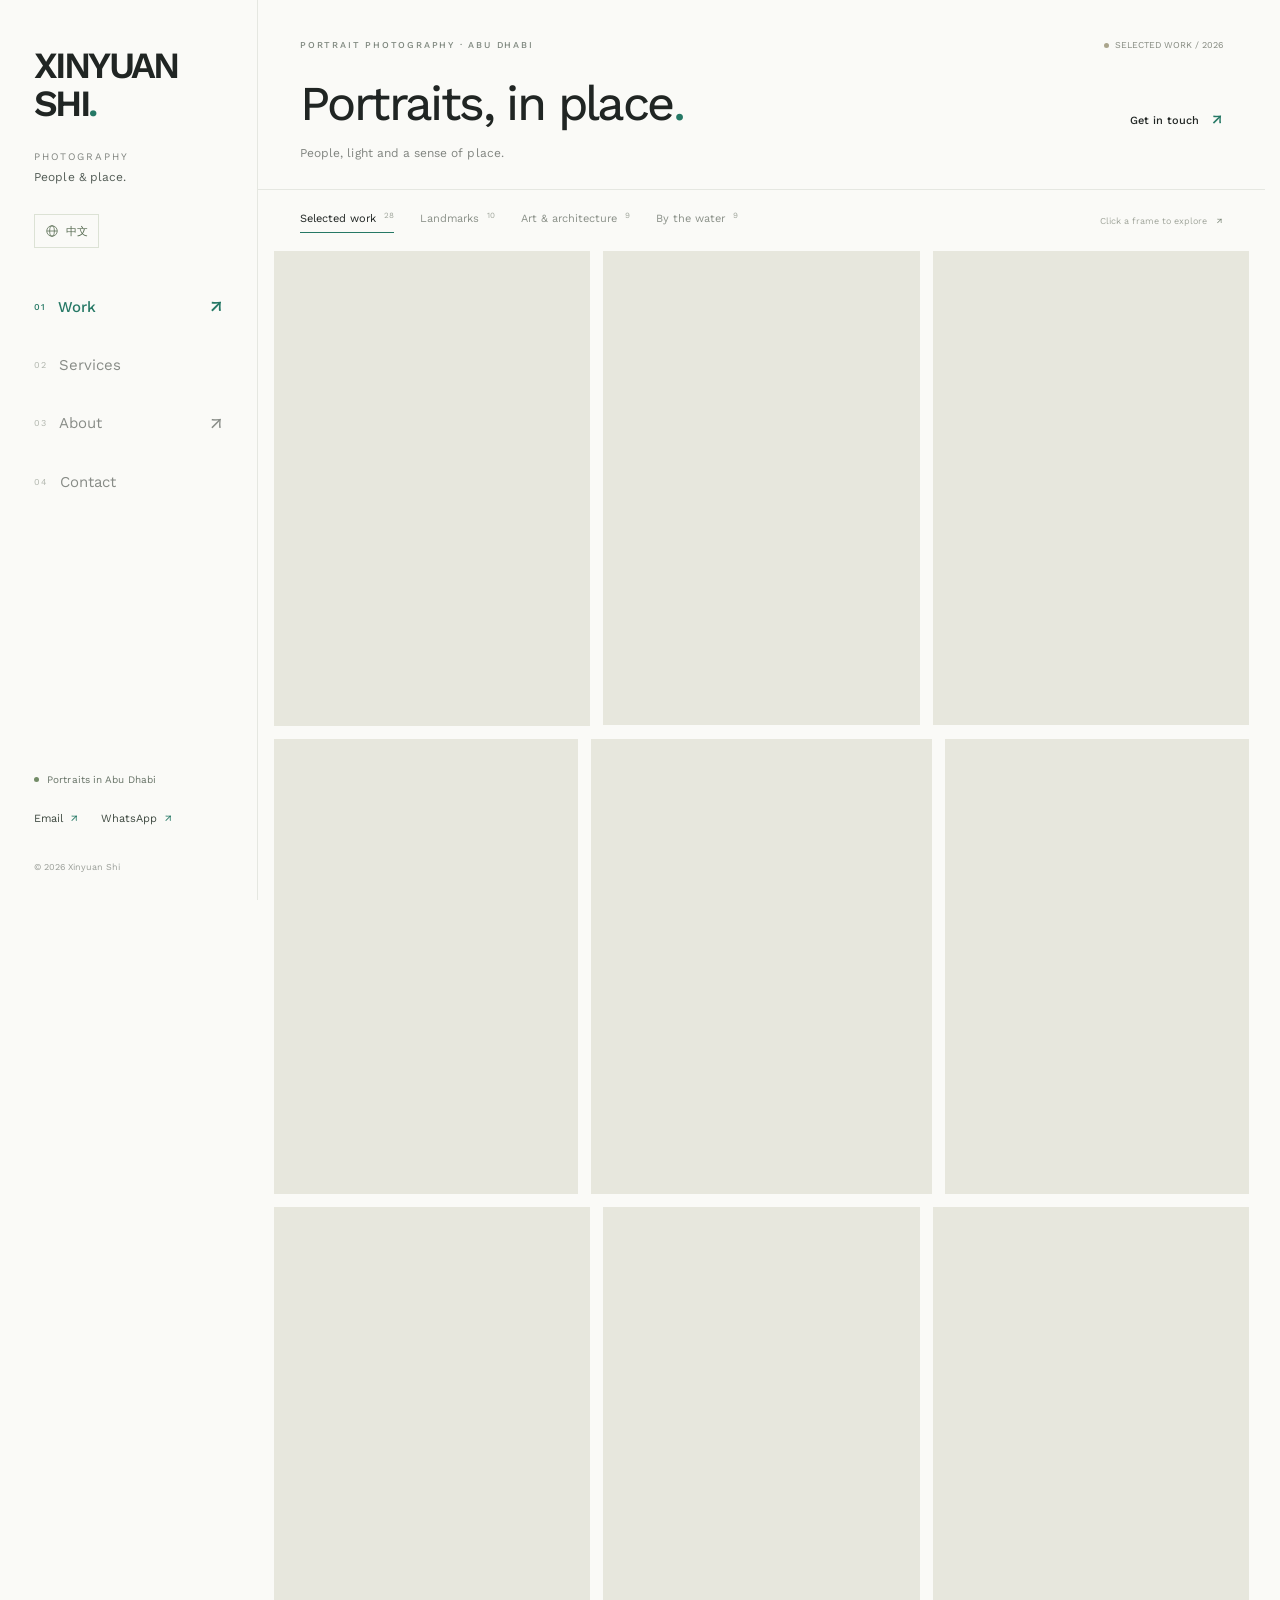
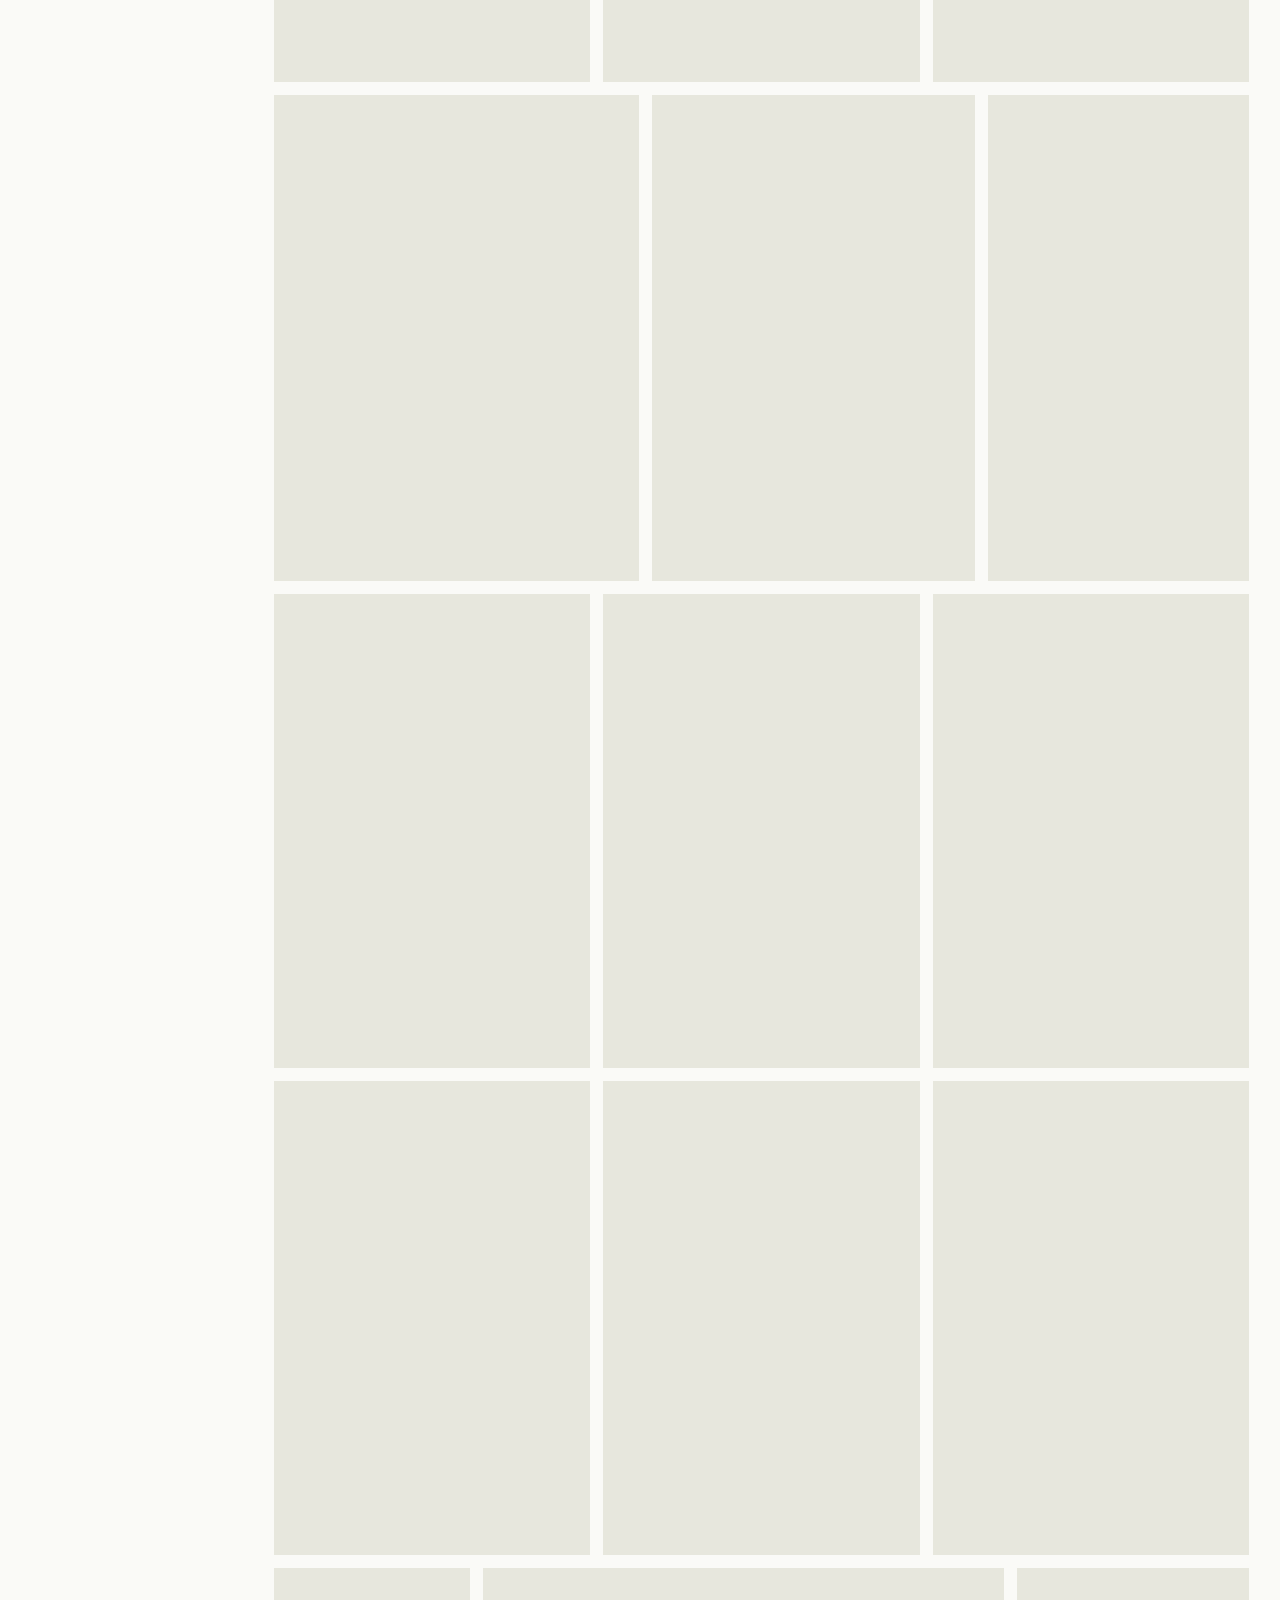
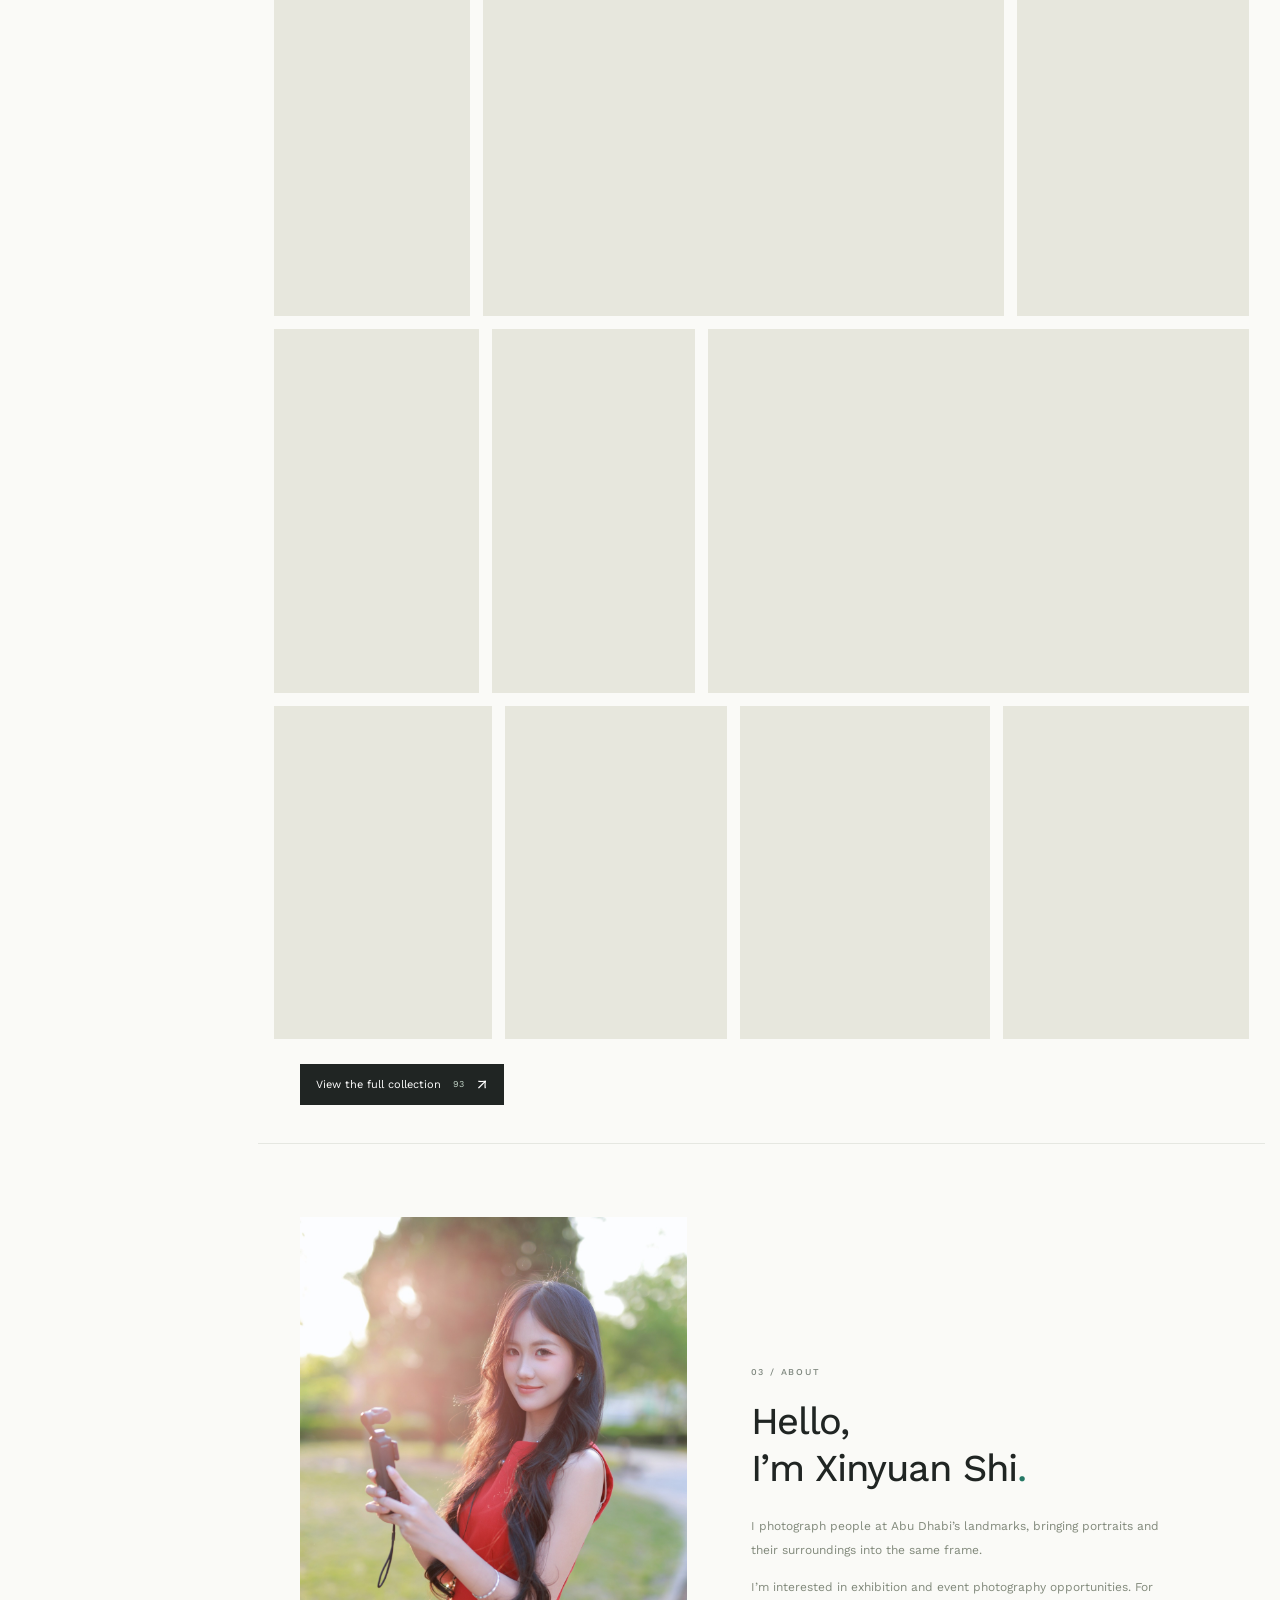
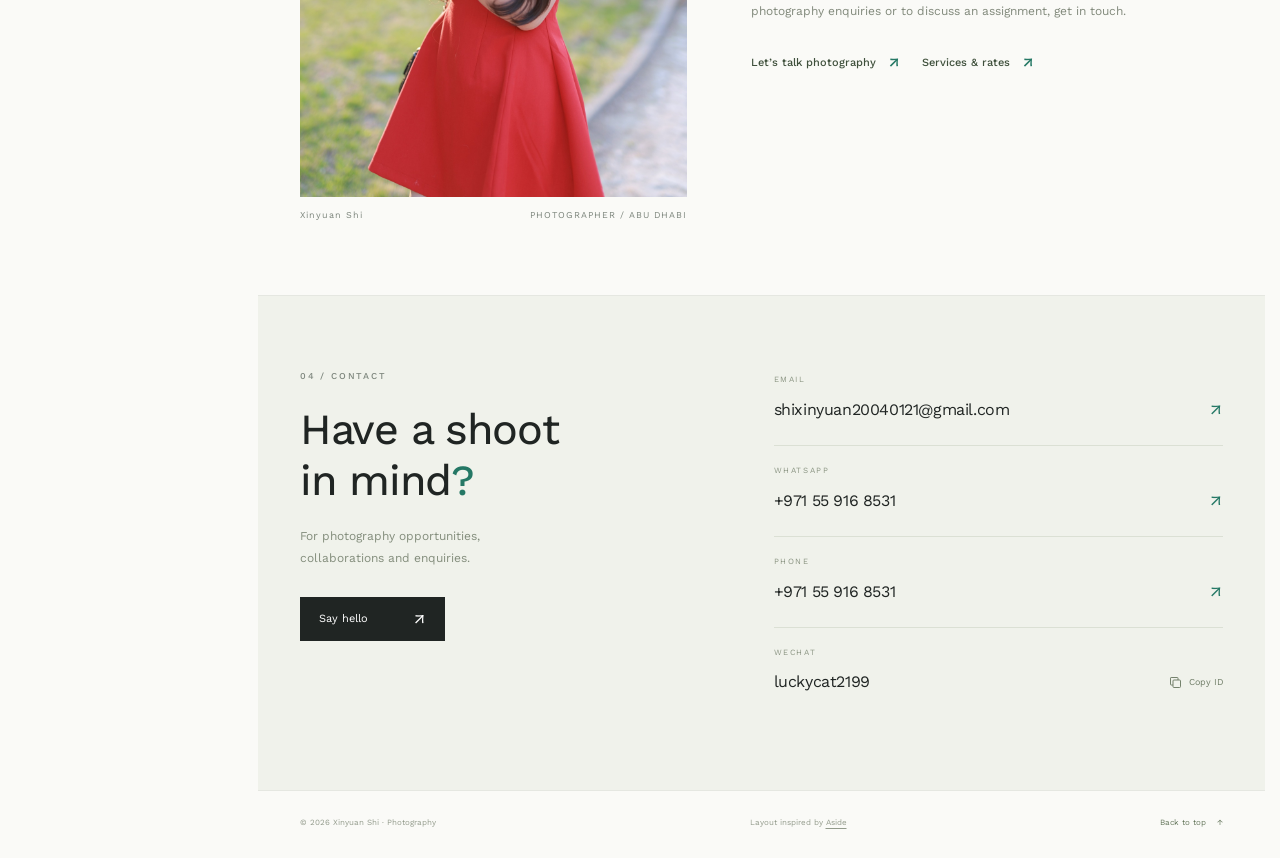
==== commit fc6711f4: "Update portfolio contact number" ====
--- a/index.html
+++ b/index.html
@@ -44,7 +44,7 @@
       <p class="sidebar-location"><span class="small-dot" aria-hidden="true"></span> <span data-i18n="brand.location">Portraits in Abu Dhabi</span></p>
       <div class="sidebar-contact">
         <a href="mailto:shixinyuan20040121@gmail.com"><span data-i18n="contact.emailShort">Email</span> <span aria-hidden="true">↗</span></a>
-        <a href="https://wa.me/971509856429" target="_blank" rel="noopener noreferrer">WhatsApp <span aria-hidden="true">↗</span></a>
+        <a href="https://wa.me/971559168531" target="_blank" rel="noopener noreferrer">WhatsApp <span aria-hidden="true">↗</span></a>
       </div>
       <p class="sidebar-copyright">© <span data-year>2026</span> Xinyuan Shi</p>
     </div>
@@ -93,8 +93,8 @@
       <div class="contact-intro"><p class="eyebrow" data-i18n="contact.eyebrow">04 / CONTACT</p><h2 id="contact-title"><span data-i18n="contact.titleOne">Have a shoot</span><br><span data-i18n="contact.titleTwo">in mind</span><span class="accent" data-i18n="punctuation.question">?</span></h2><p><span data-i18n="contact.descriptionOne">For photography opportunities,</span><br><span data-i18n="contact.descriptionTwo">collaborations and enquiries.</span></p><a class="contact-cta" href="mailto:shixinyuan20040121@gmail.com"><span data-i18n="contact.hello">Say hello</span> <span aria-hidden="true">↗</span></a></div>
       <div class="contact-list">
         <div class="contact-row"><span class="contact-label" data-i18n="contact.email">EMAIL</span><a class="contact-value email-value" href="mailto:shixinyuan20040121@gmail.com">shixinyuan20040121@gmail.com <span aria-hidden="true">↗</span></a></div>
-        <div class="contact-row"><span class="contact-label">WHATSAPP</span><a class="contact-value" href="https://wa.me/971509856429" target="_blank" rel="noopener noreferrer">+971 50 985 6429 <span aria-hidden="true">↗</span></a></div>
-        <div class="contact-row"><span class="contact-label" data-i18n="contact.phone">PHONE</span><a class="contact-value" href="tel:+971509856429">+971 50 985 6429 <span aria-hidden="true">↗</span></a></div>
+        <div class="contact-row"><span class="contact-label">WHATSAPP</span><a class="contact-value" href="https://wa.me/971559168531" target="_blank" rel="noopener noreferrer">+971 55 916 8531 <span aria-hidden="true">↗</span></a></div>
+        <div class="contact-row"><span class="contact-label" data-i18n="contact.phone">PHONE</span><a class="contact-value" href="tel:+971559168531">+971 55 916 8531 <span aria-hidden="true">↗</span></a></div>
         <div class="contact-row"><span class="contact-label" data-i18n="contact.wechat">WECHAT</span><div class="wechat-line"><span class="contact-value" id="wechat-id">luckycat2199</span><button class="copy-button" type="button" data-copy="luckycat2199" aria-label="Copy WeChat ID luckycat2199" data-i18n-aria-label="contact.copyLabel"><svg viewBox="0 0 24 24" fill="none" stroke="currentColor" stroke-width="1.5" aria-hidden="true"><rect x="8" y="8" width="12" height="12" rx="1.5"/><path d="M16 8V5a1 1 0 0 0-1-1H5a1 1 0 0 0-1 1v10a1 1 0 0 0 1 1h3"/></svg><span data-i18n="contact.copy">Copy ID</span></button></div></div>
       </div>
     </section>
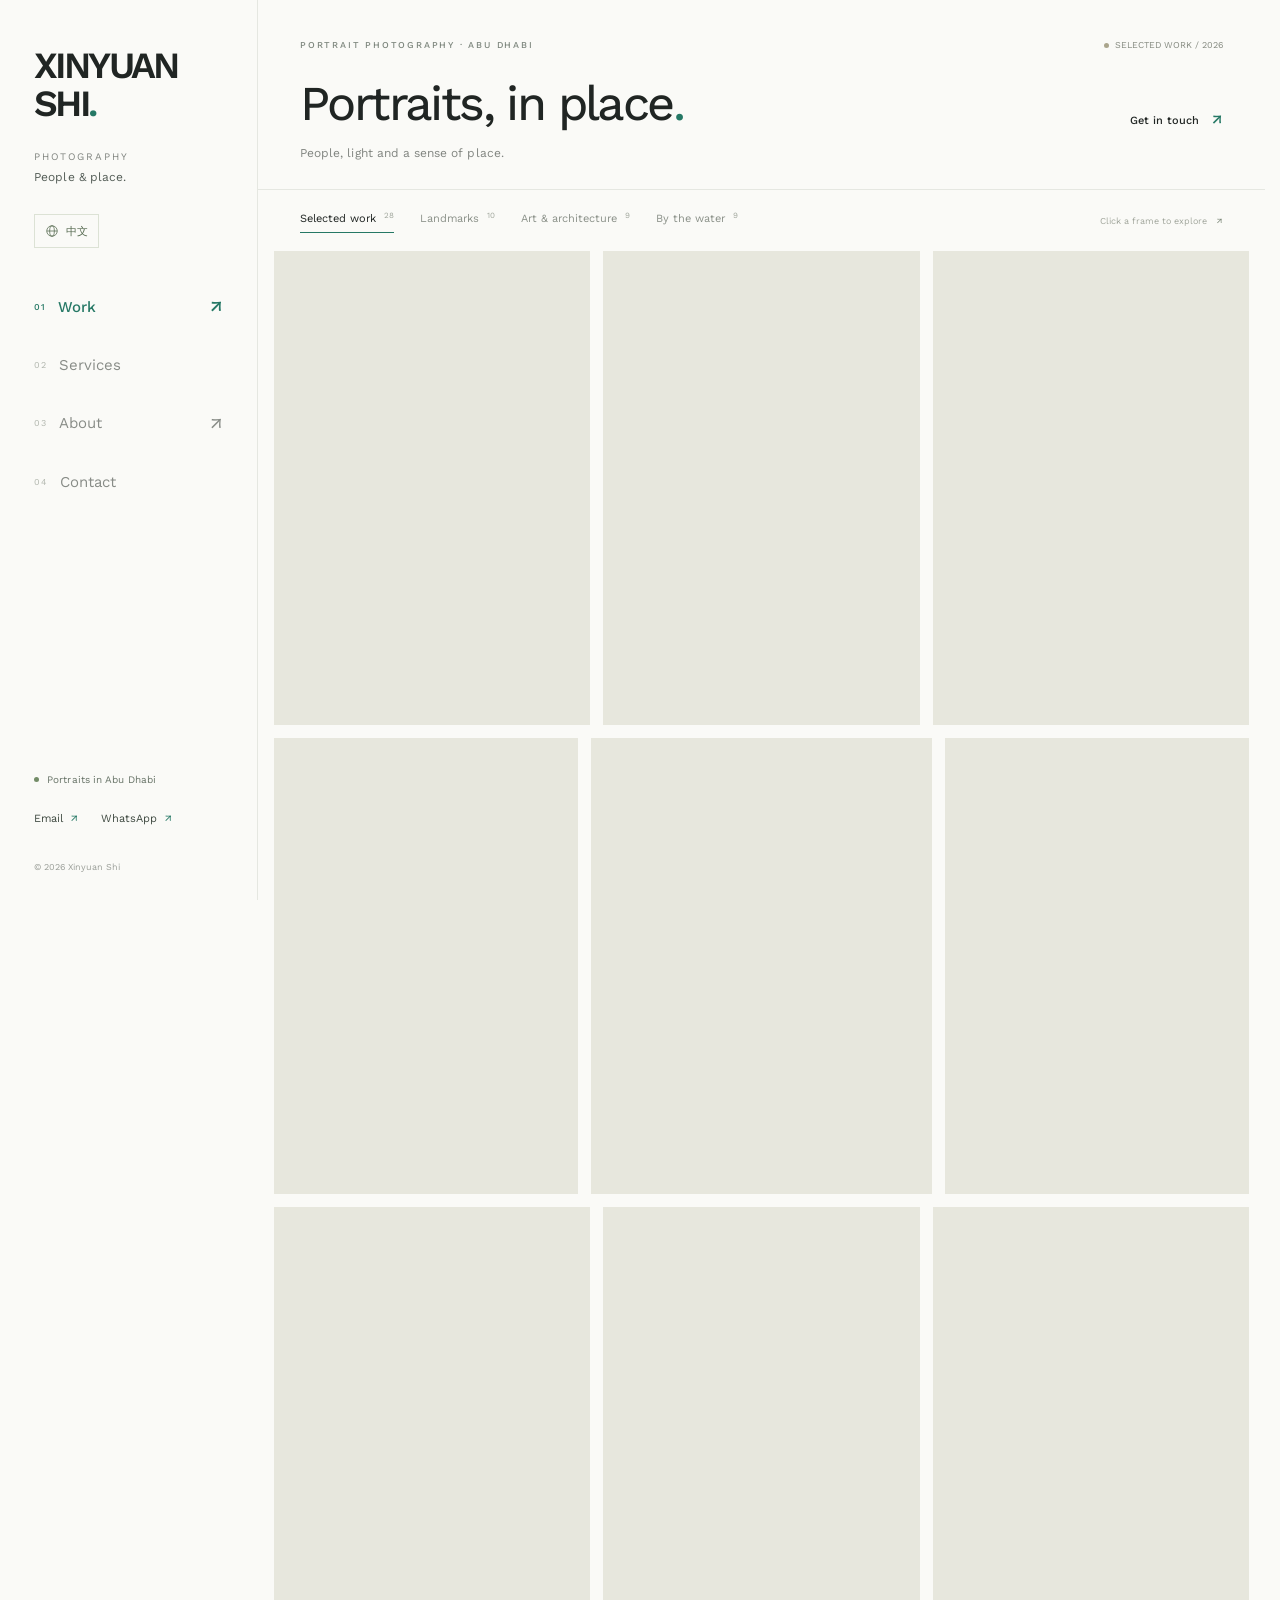
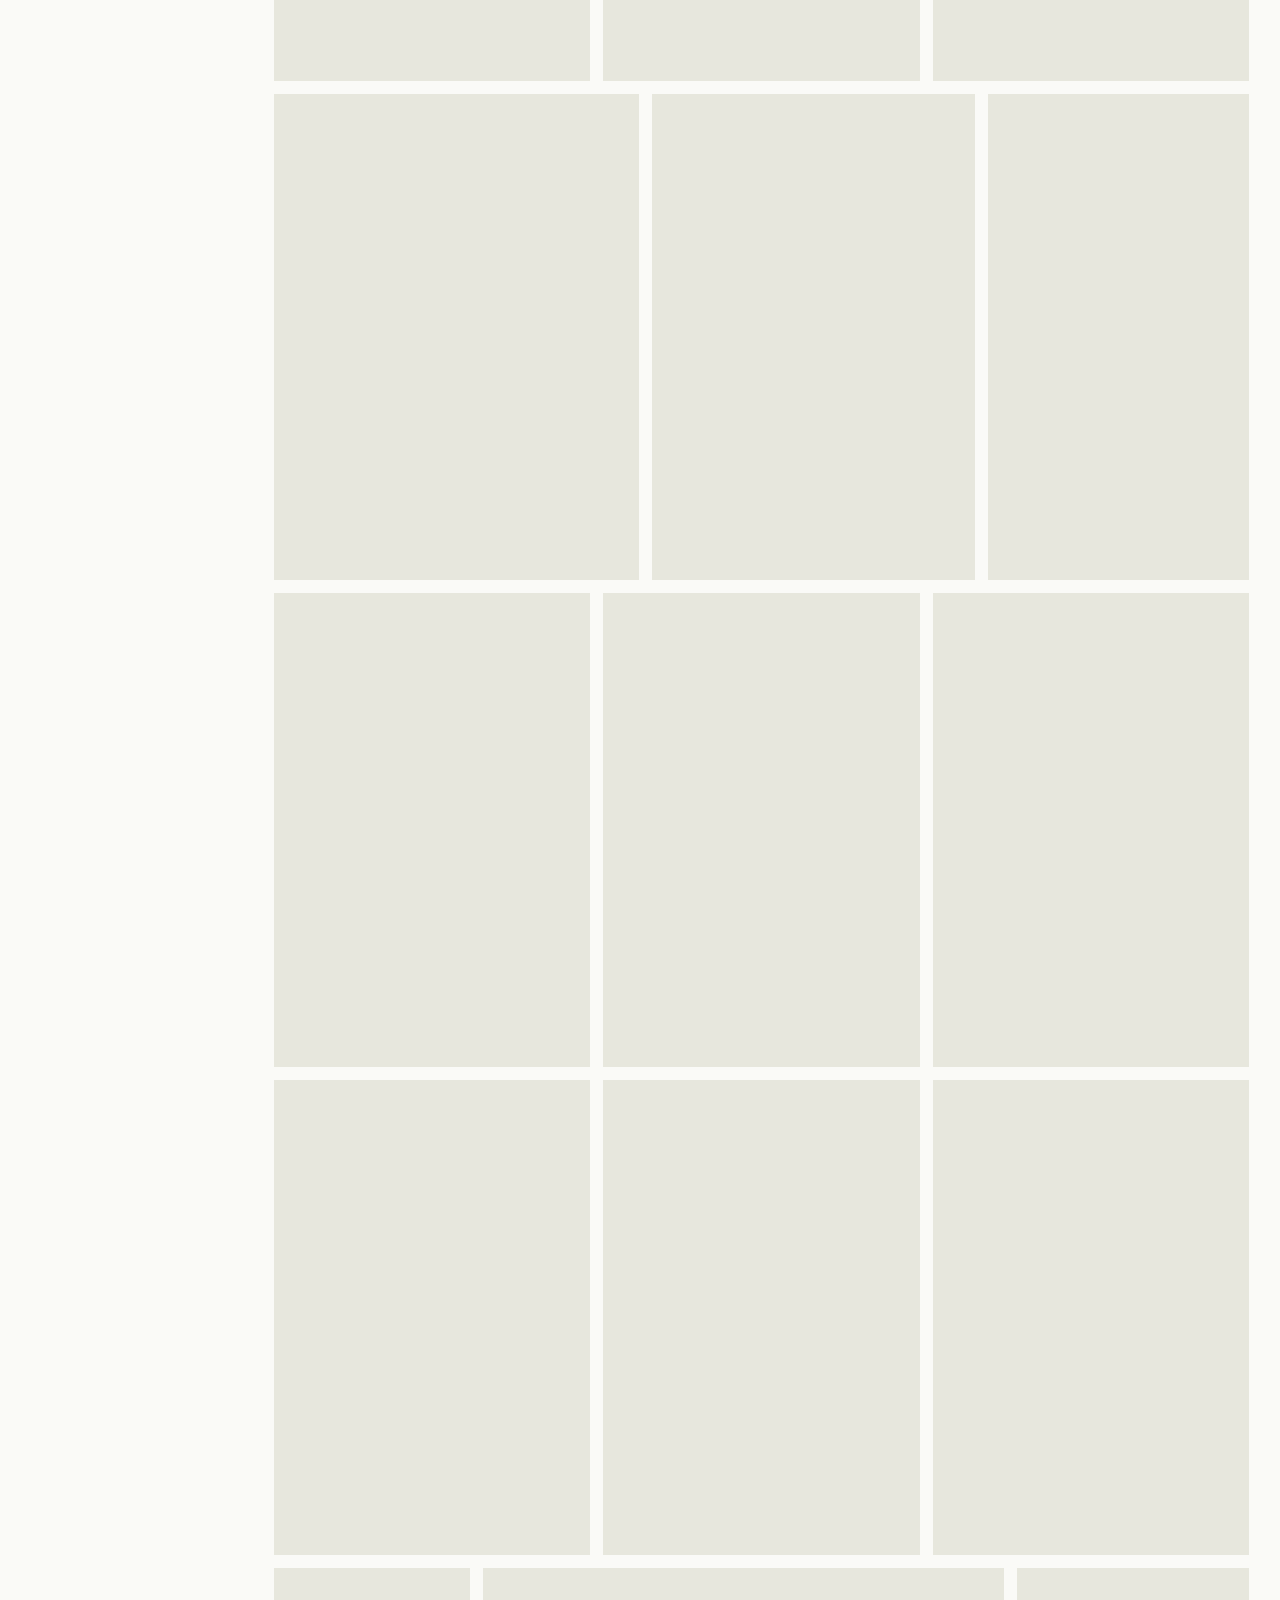
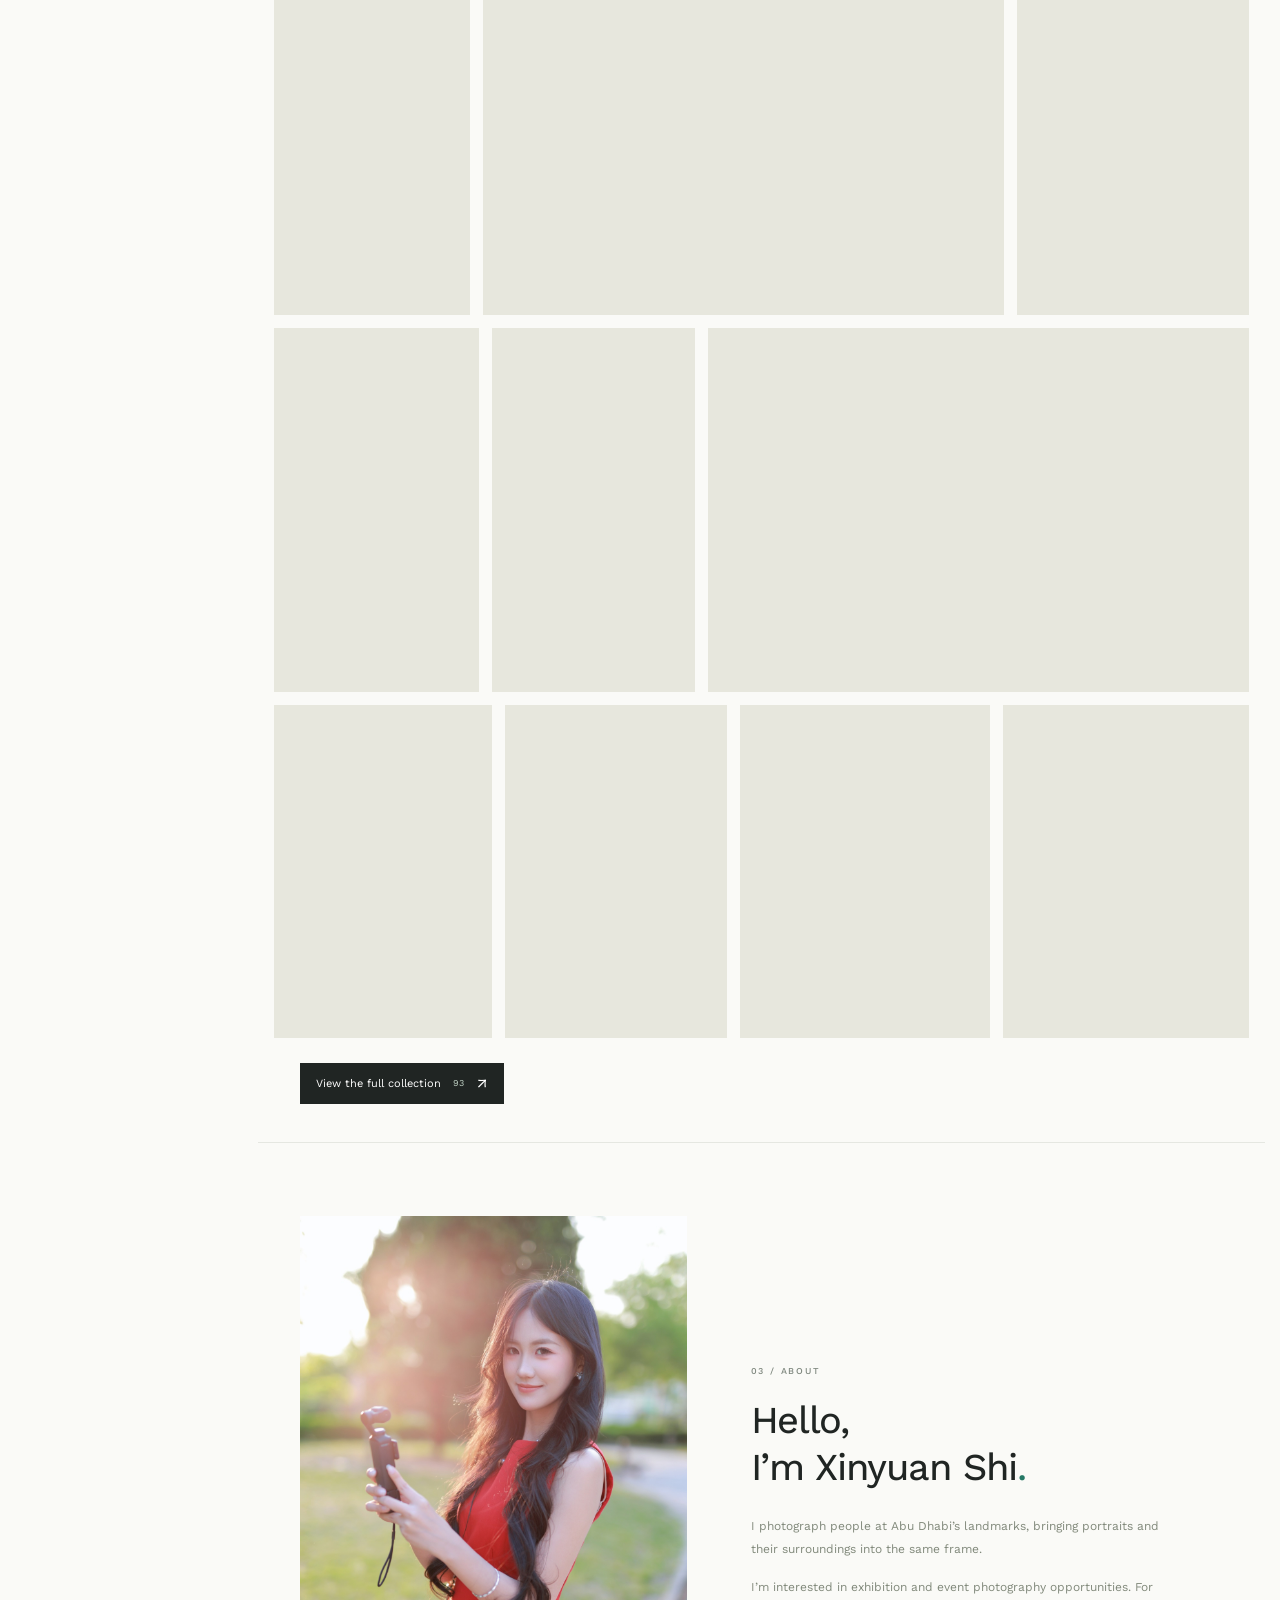
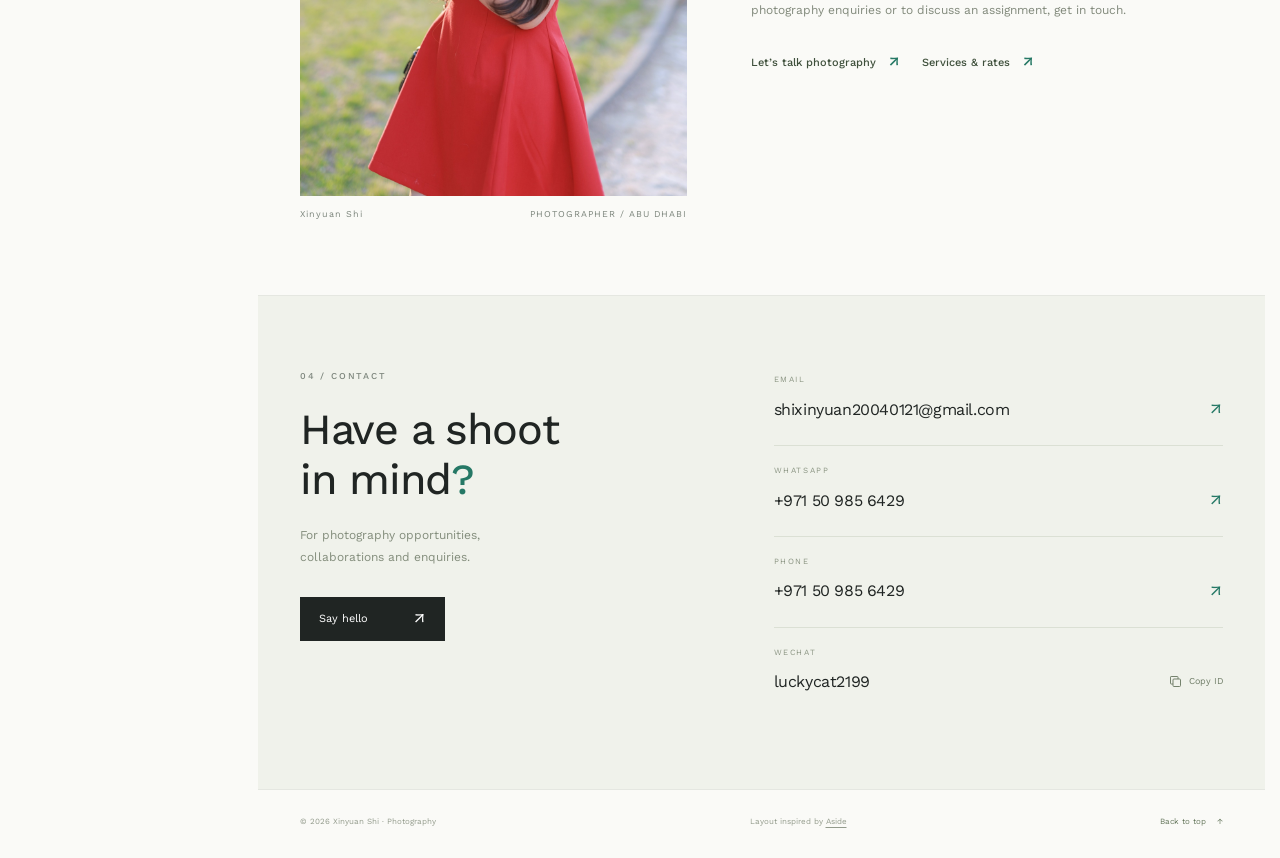
==== commit 6c150748: "Update contact number across portfolio" ====
--- a/index.html
+++ b/index.html
@@ -44,7 +44,7 @@
       <p class="sidebar-location"><span class="small-dot" aria-hidden="true"></span> <span data-i18n="brand.location">Portraits in Abu Dhabi</span></p>
       <div class="sidebar-contact">
         <a href="mailto:shixinyuan20040121@gmail.com"><span data-i18n="contact.emailShort">Email</span> <span aria-hidden="true">↗</span></a>
-        <a href="https://wa.me/971559168531" target="_blank" rel="noopener noreferrer">WhatsApp <span aria-hidden="true">↗</span></a>
+        <a href="https://wa.me/971509856429" target="_blank" rel="noopener noreferrer">WhatsApp <span aria-hidden="true">↗</span></a>
       </div>
       <p class="sidebar-copyright">© <span data-year>2026</span> Xinyuan Shi</p>
     </div>
@@ -93,8 +93,8 @@
       <div class="contact-intro"><p class="eyebrow" data-i18n="contact.eyebrow">04 / CONTACT</p><h2 id="contact-title"><span data-i18n="contact.titleOne">Have a shoot</span><br><span data-i18n="contact.titleTwo">in mind</span><span class="accent" data-i18n="punctuation.question">?</span></h2><p><span data-i18n="contact.descriptionOne">For photography opportunities,</span><br><span data-i18n="contact.descriptionTwo">collaborations and enquiries.</span></p><a class="contact-cta" href="mailto:shixinyuan20040121@gmail.com"><span data-i18n="contact.hello">Say hello</span> <span aria-hidden="true">↗</span></a></div>
       <div class="contact-list">
         <div class="contact-row"><span class="contact-label" data-i18n="contact.email">EMAIL</span><a class="contact-value email-value" href="mailto:shixinyuan20040121@gmail.com">shixinyuan20040121@gmail.com <span aria-hidden="true">↗</span></a></div>
-        <div class="contact-row"><span class="contact-label">WHATSAPP</span><a class="contact-value" href="https://wa.me/971559168531" target="_blank" rel="noopener noreferrer">+971 55 916 8531 <span aria-hidden="true">↗</span></a></div>
-        <div class="contact-row"><span class="contact-label" data-i18n="contact.phone">PHONE</span><a class="contact-value" href="tel:+971559168531">+971 55 916 8531 <span aria-hidden="true">↗</span></a></div>
+        <div class="contact-row"><span class="contact-label">WHATSAPP</span><a class="contact-value" href="https://wa.me/971509856429" target="_blank" rel="noopener noreferrer">+971 50 985 6429 <span aria-hidden="true">↗</span></a></div>
+        <div class="contact-row"><span class="contact-label" data-i18n="contact.phone">PHONE</span><a class="contact-value" href="tel:+971509856429">+971 50 985 6429 <span aria-hidden="true">↗</span></a></div>
         <div class="contact-row"><span class="contact-label" data-i18n="contact.wechat">WECHAT</span><div class="wechat-line"><span class="contact-value" id="wechat-id">luckycat2199</span><button class="copy-button" type="button" data-copy="luckycat2199" aria-label="Copy WeChat ID luckycat2199" data-i18n-aria-label="contact.copyLabel"><svg viewBox="0 0 24 24" fill="none" stroke="currentColor" stroke-width="1.5" aria-hidden="true"><rect x="8" y="8" width="12" height="12" rx="1.5"/><path d="M16 8V5a1 1 0 0 0-1-1H5a1 1 0 0 0-1 1v10a1 1 0 0 0 1 1h3"/></svg><span data-i18n="contact.copy">Copy ID</span></button></div></div>
       </div>
     </section>
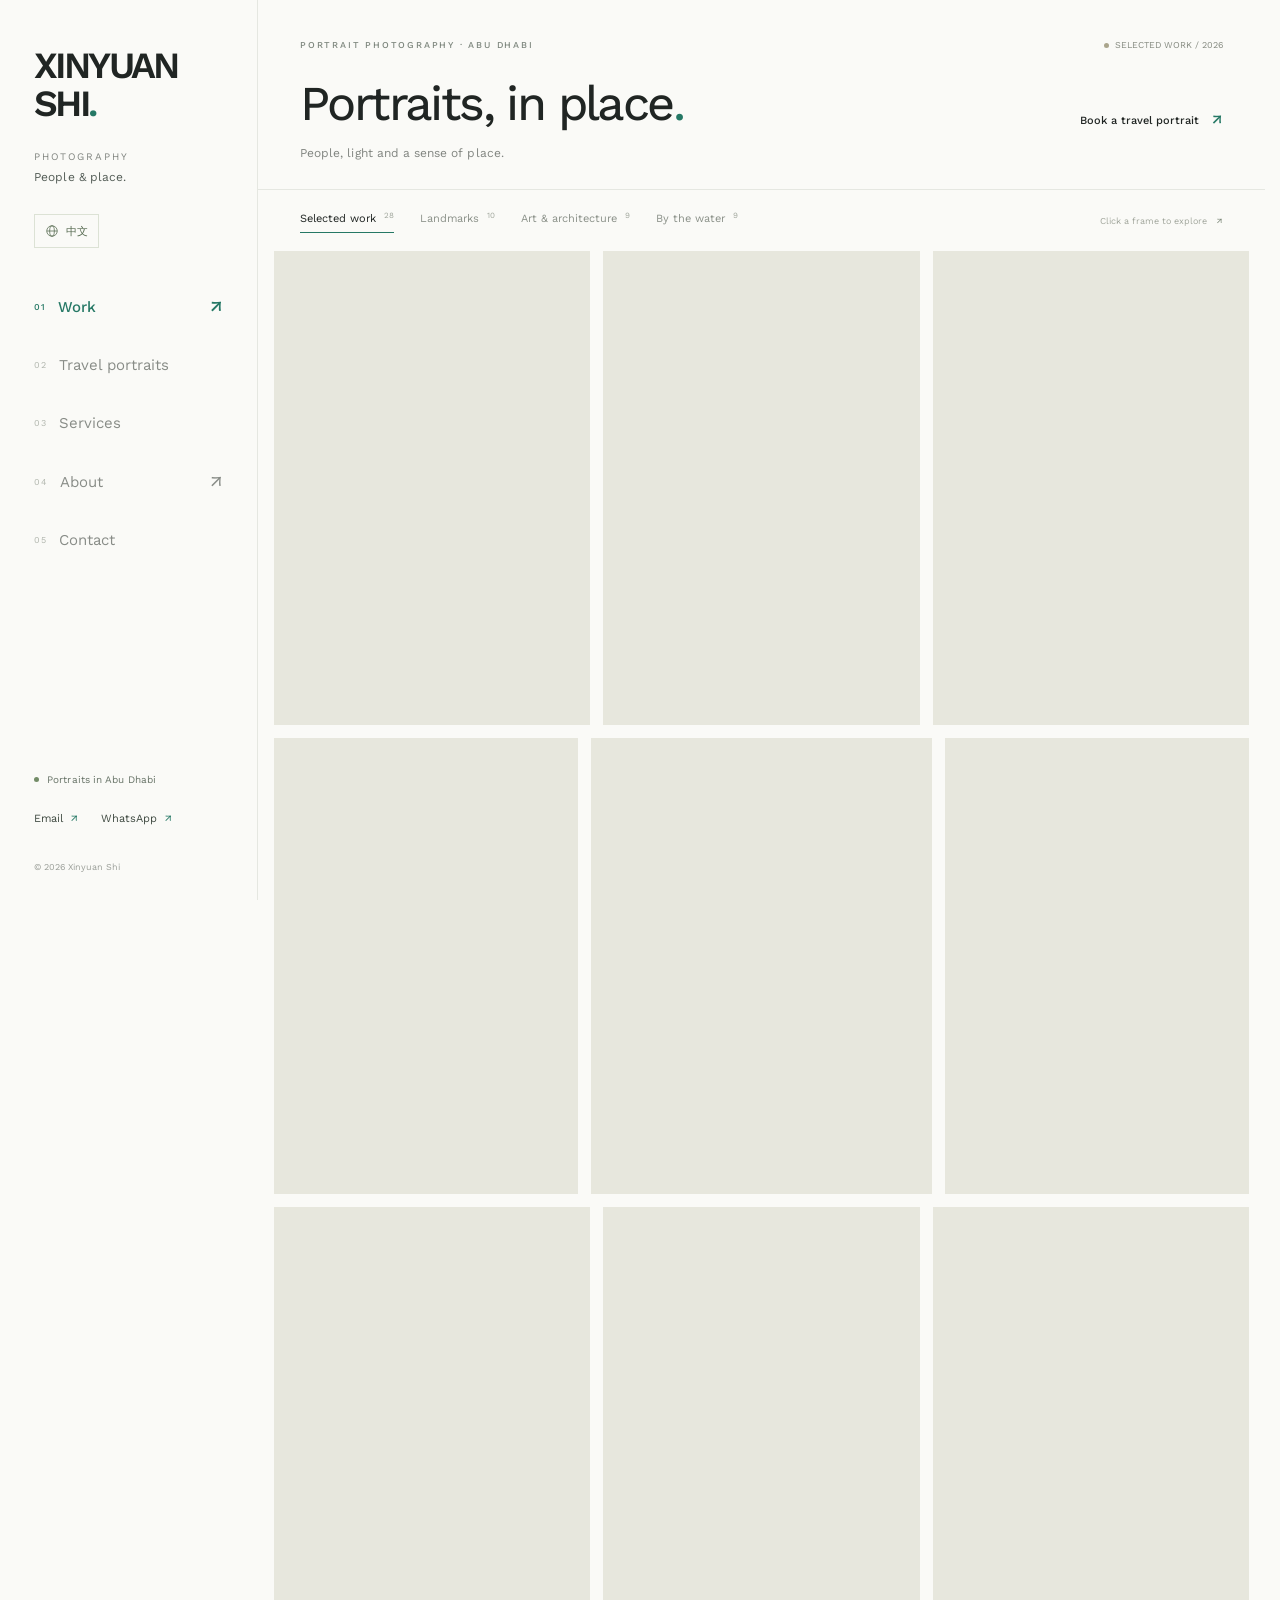
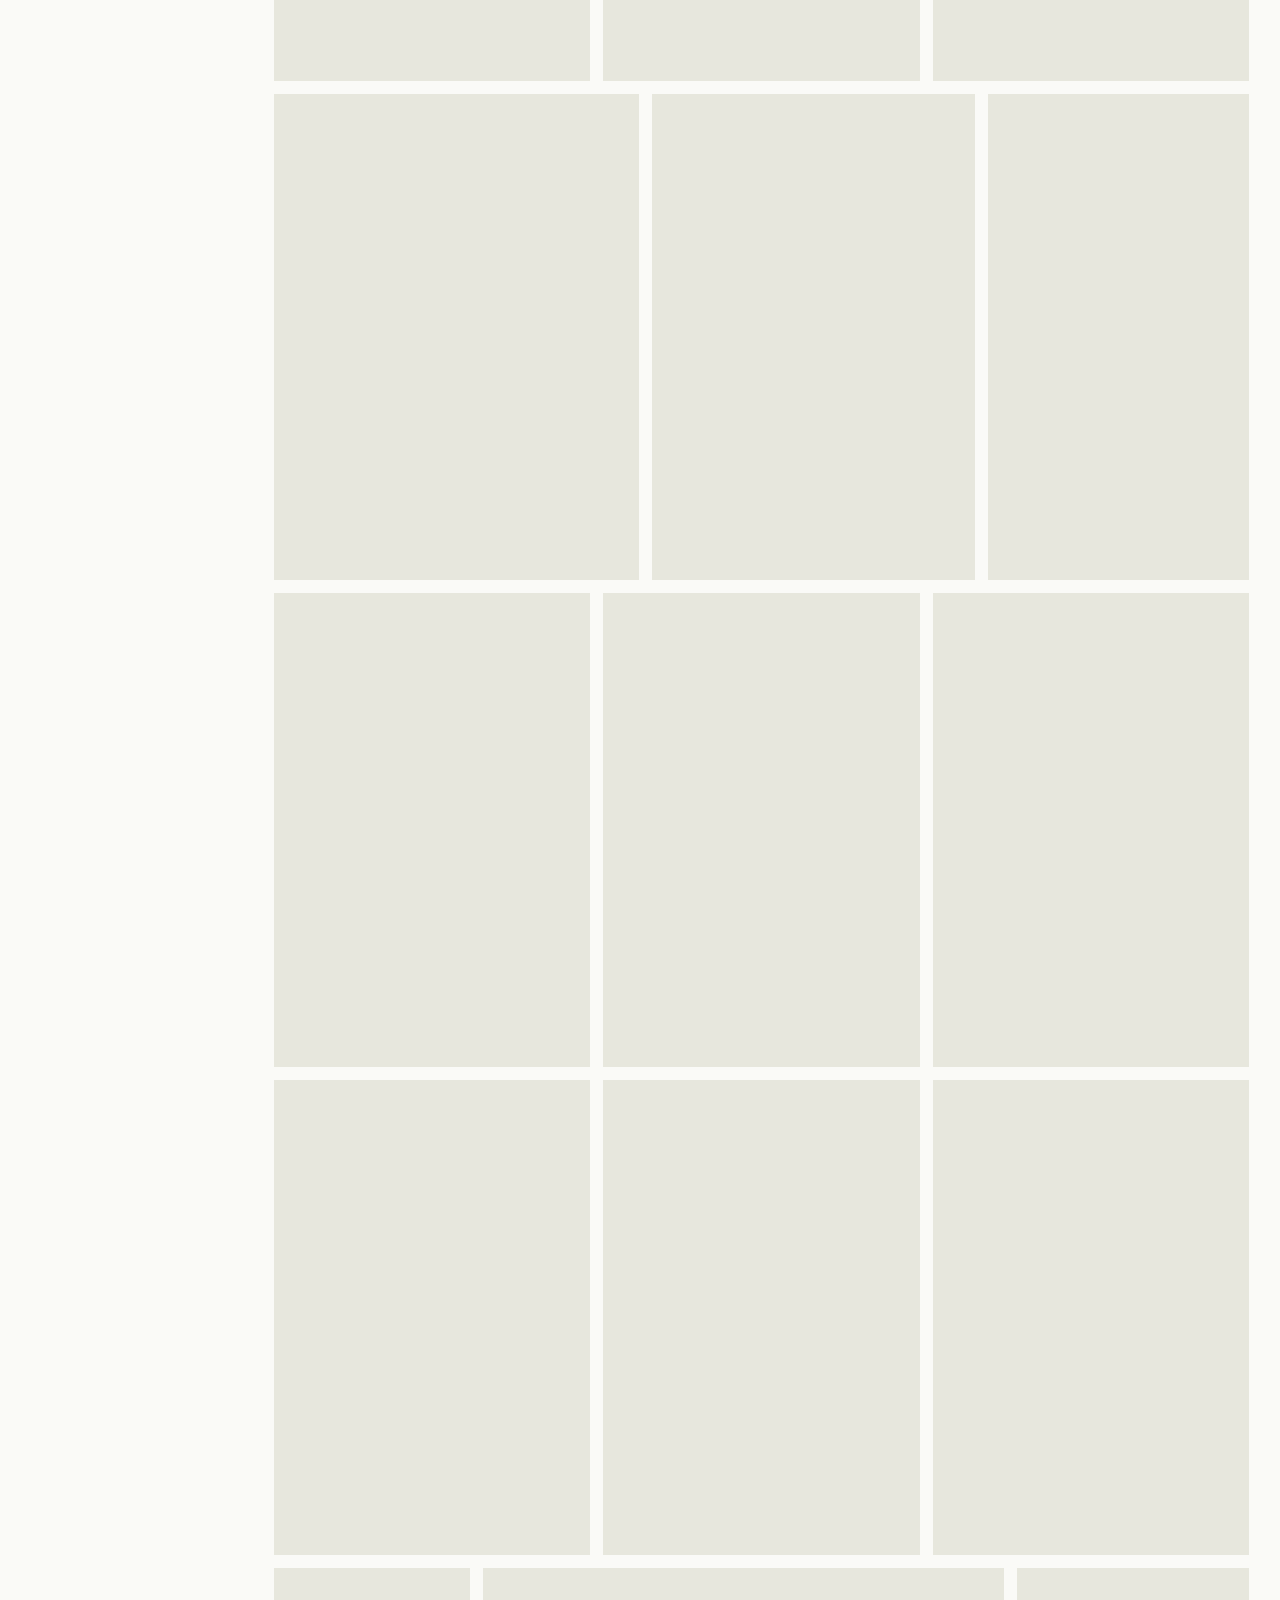
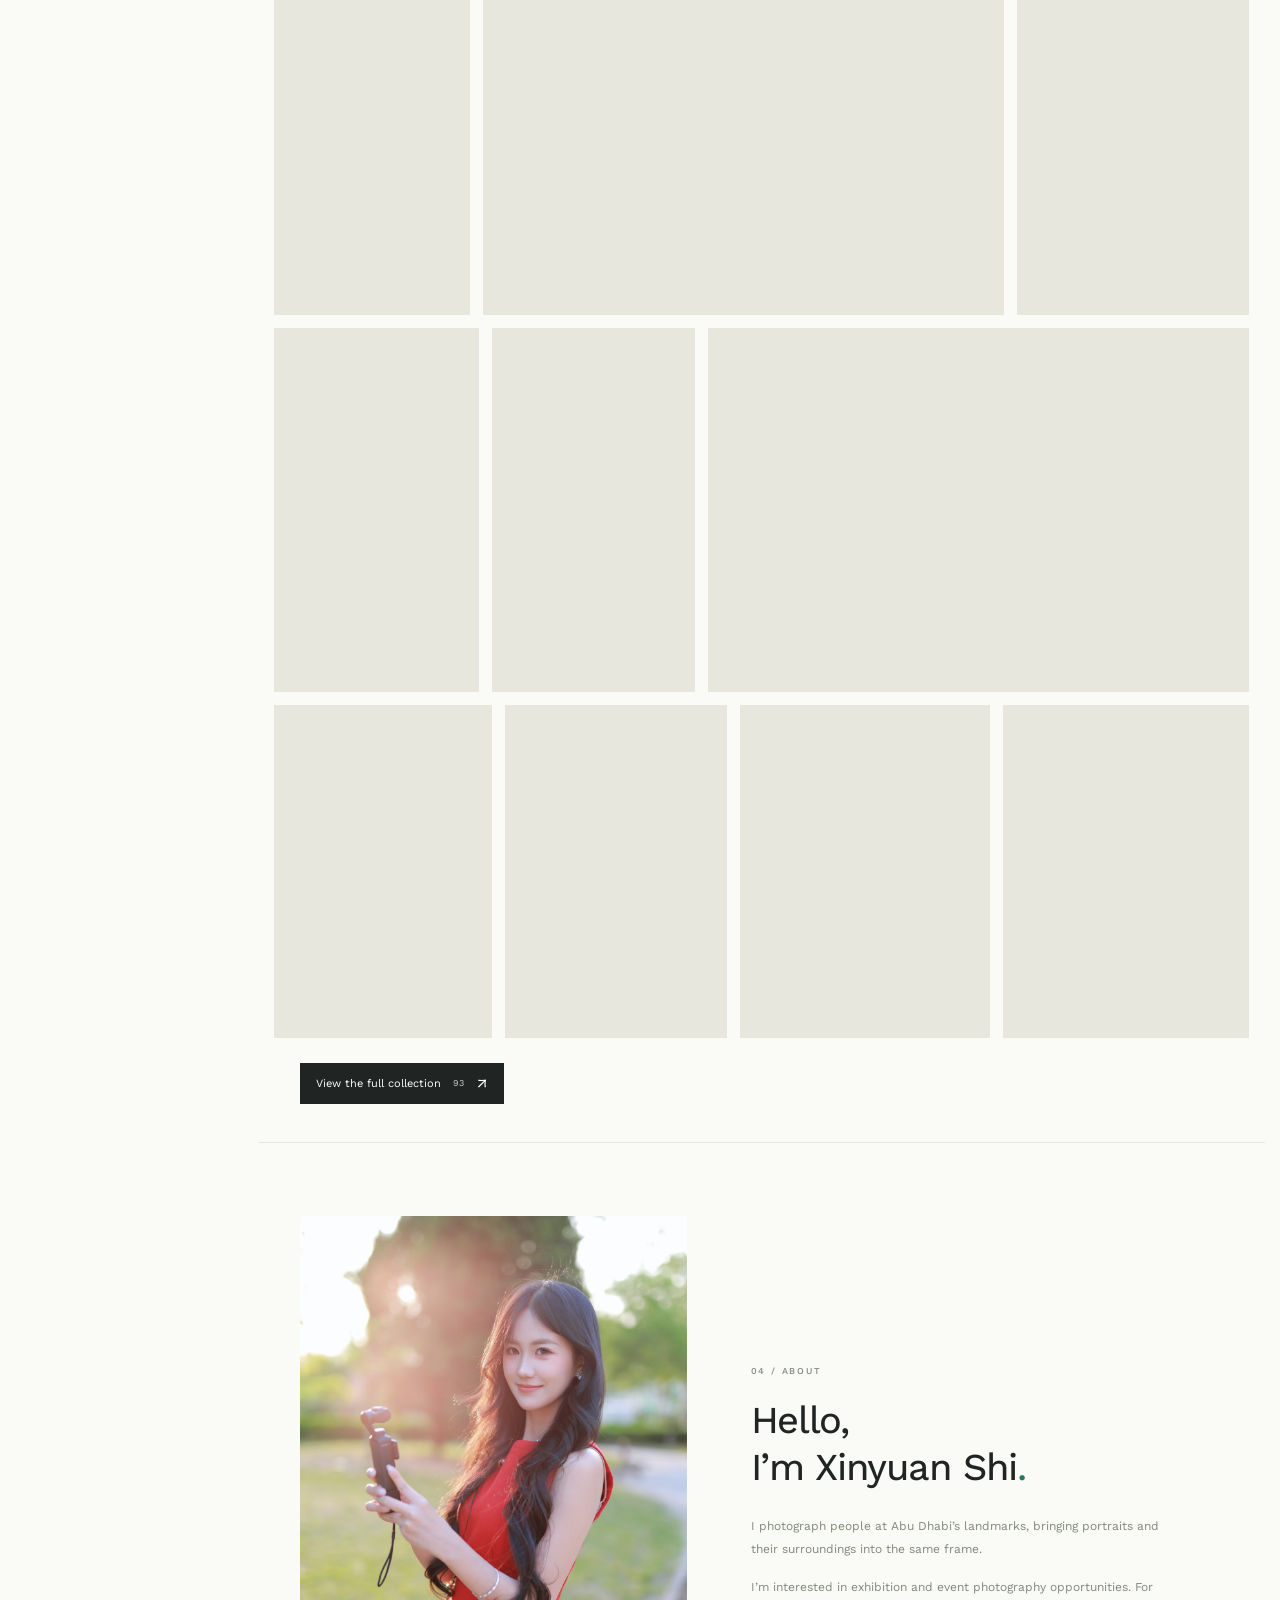
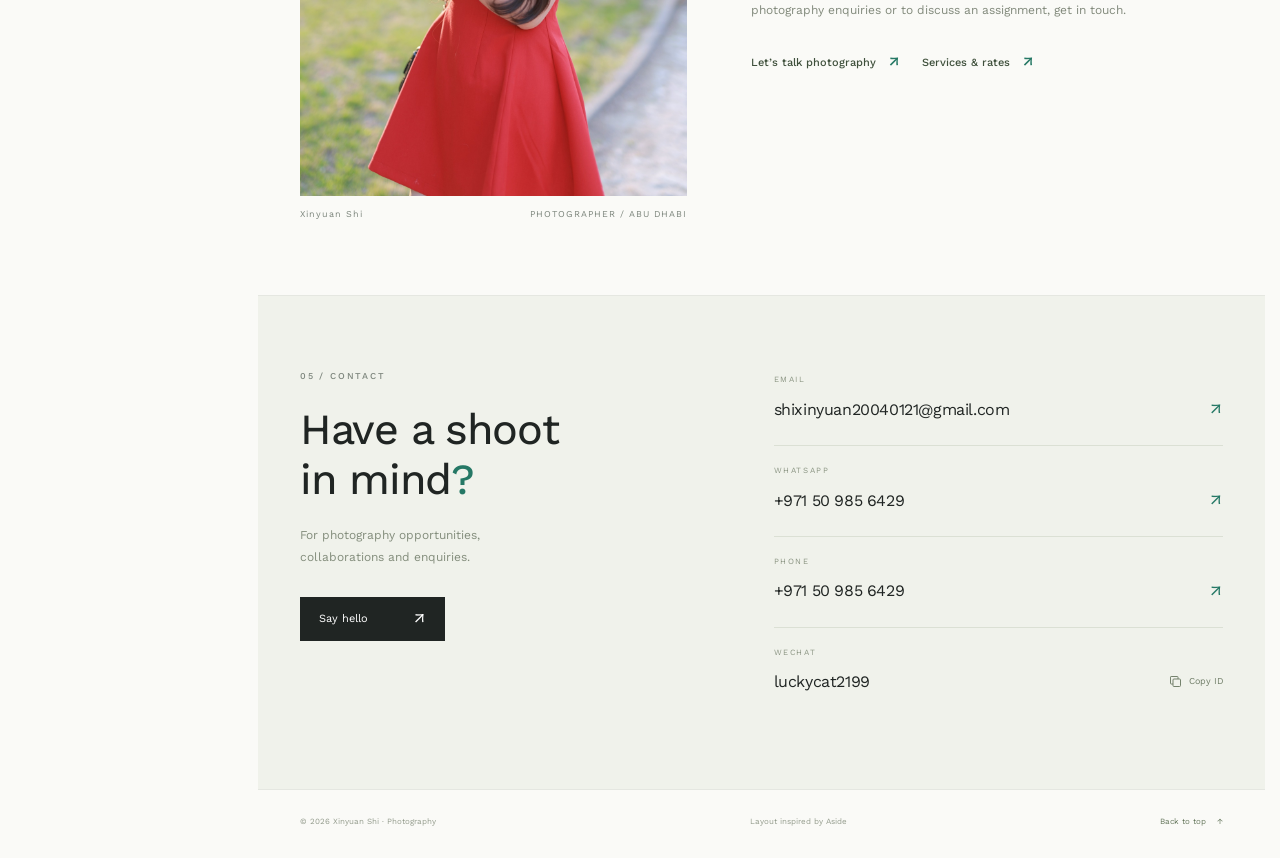
==== commit 3695dc60: "Add bilingual Abu Dhabi travel portrait landing page and view counter" ====
--- a/index.html
+++ b/index.html
@@ -5,7 +5,12 @@
   <meta name="viewport" content="width=device-width, initial-scale=1">
   <meta name="theme-color" content="#fafaf7">
   <meta name="description" content="Xinyuan Shi — portrait photography in Abu Dhabi. Contact for photography enquiries and exhibition or event opportunities.">
-  <title>Xinyuan Shi — Photography</title>
+  <meta property="og:type" content="website">
+  <meta property="og:title" content="Abu Dhabi Portrait Photographer — Xinyuan Shi">
+  <meta property="og:description" content="Portraits and travel photography in Abu Dhabi, photographed by Xinyuan Shi.">
+  <meta property="og:image" content="https://shi-xinyuan2004.github.io/portfolio-assets/work/display/104.jpg">
+  <link rel="canonical" href="https://shi-xinyuan2004.github.io/">
+  <title>Abu Dhabi Portrait Photographer — Xinyuan Shi</title>
   <link rel="icon" href="portfolio-assets/monogram.svg" type="image/svg+xml">
   <link rel="preload" href="portfolio-assets/work-sans.ttf" as="font" type="font/ttf" crossorigin>
   <link rel="stylesheet" href="portfolio.css">
@@ -36,9 +41,10 @@
     <button class="language-toggle desktop-language" type="button" data-language-toggle aria-label="Switch to Chinese" hidden><svg viewBox="0 0 24 24" aria-hidden="true"><circle cx="12" cy="12" r="9"/><ellipse cx="12" cy="12" rx="4" ry="9"/><path d="M3 12h18"/></svg><span data-language-label lang="zh-CN">中文</span></button>
     <nav class="main-nav" aria-label="Portfolio" data-i18n-aria-label="navigation.portfolio">
       <a class="nav-link active" href="#work" aria-current="location"><span class="nav-index">01</span> <span data-i18n="navigation.work">Work</span> <span class="nav-arrow" aria-hidden="true">↗</span></a>
-      <a class="nav-link" href="services.html" data-language-link><span class="nav-index">02</span> <span data-i18n="navigation.services">Services</span> <span class="nav-arrow" aria-hidden="true">↗</span></a>
-      <a class="nav-link" href="#about"><span class="nav-index">03</span> <span data-i18n="navigation.about">About</span> <span class="nav-arrow" aria-hidden="true">↗</span></a>
-      <a class="nav-link" href="#contact"><span class="nav-index">04</span> <span data-i18n="navigation.contact">Contact</span> <span class="nav-arrow" aria-hidden="true">↗</span></a>
+      <a class="nav-link" href="travel-portraits.html" data-language-link><span class="nav-index">02</span> <span data-i18n="navigation.travel">Travel portraits</span> <span class="nav-arrow" aria-hidden="true">↗</span></a>
+      <a class="nav-link" href="services.html" data-language-link><span class="nav-index">03</span> <span data-i18n="navigation.services">Services</span> <span class="nav-arrow" aria-hidden="true">↗</span></a>
+      <a class="nav-link" href="#about"><span class="nav-index">04</span> <span data-i18n="navigation.about">About</span> <span class="nav-arrow" aria-hidden="true">↗</span></a>
+      <a class="nav-link" href="#contact"><span class="nav-index">05</span> <span data-i18n="navigation.contact">Contact</span> <span class="nav-arrow" aria-hidden="true">↗</span></a>
     </nav>
     <div class="sidebar-bottom">
       <p class="sidebar-location"><span class="small-dot" aria-hidden="true"></span> <span data-i18n="brand.location">Portraits in Abu Dhabi</span></p>
@@ -59,7 +65,7 @@
         </div>
         <div class="work-heading">
           <div><h1 id="work-title"><span data-i18n="work.title">Portraits, in place</span><span class="accent" data-i18n="punctuation.period">.</span></h1><p class="work-intro" data-i18n="work.intro">People, light and a sense of place.</p></div>
-          <a class="text-link header-contact" href="#contact"><span data-i18n="work.contact">Get in touch</span> <span aria-hidden="true">↗</span></a>
+          <a class="text-link header-contact" href="travel-portraits.html" data-language-link><span data-i18n="work.travel">Book a travel portrait</span> <span aria-hidden="true">↗</span></a>
         </div>
       </div>
       <div class="gallery-toolbar section-padding">
@@ -82,7 +88,7 @@
         <img src="portfolio-assets/photographer-xinyuan-shi.jpg" width="1200" height="1800" alt="Xinyuan Shi holding a camera in warm evening light" data-i18n-alt="about.portraitAlt" loading="lazy" decoding="async">
         <figcaption><span>Xinyuan Shi</span><span data-i18n="about.portraitCaption">PHOTOGRAPHER / ABU DHABI</span></figcaption>
       </figure>
-      <div class="about-copy"><p class="eyebrow" data-i18n="about.eyebrow">03 / ABOUT</p><h2 id="about-title"><span data-i18n="about.greeting">Hello,</span><br><span data-i18n="about.name">I’m Xinyuan Shi</span><span class="accent" data-i18n="punctuation.period">.</span></h2>
+      <div class="about-copy"><p class="eyebrow" data-i18n="about.eyebrow">04 / ABOUT</p><h2 id="about-title"><span data-i18n="about.greeting">Hello,</span><br><span data-i18n="about.name">I’m Xinyuan Shi</span><span class="accent" data-i18n="punctuation.period">.</span></h2>
         <p data-i18n="about.description">I photograph people at Abu Dhabi’s landmarks, bringing portraits and their surroundings into the same frame.</p>
         <p data-i18n="about.opportunities">I’m interested in exhibition and event photography opportunities. For photography enquiries or to discuss an assignment, get in touch.</p>
         <div class="about-actions"><a class="text-link" href="#contact"><span data-i18n="about.contact">Let’s talk photography</span> <span aria-hidden="true">↗</span></a><a class="text-link" href="services.html" data-language-link><span data-i18n="navigation.rates">Services &amp; rates</span> <span aria-hidden="true">↗</span></a></div>
@@ -90,7 +96,7 @@
     </section>
 
     <section id="contact" class="contact-section section-padding section-space" aria-labelledby="contact-title">
-      <div class="contact-intro"><p class="eyebrow" data-i18n="contact.eyebrow">04 / CONTACT</p><h2 id="contact-title"><span data-i18n="contact.titleOne">Have a shoot</span><br><span data-i18n="contact.titleTwo">in mind</span><span class="accent" data-i18n="punctuation.question">?</span></h2><p><span data-i18n="contact.descriptionOne">For photography opportunities,</span><br><span data-i18n="contact.descriptionTwo">collaborations and enquiries.</span></p><a class="contact-cta" href="mailto:shixinyuan20040121@gmail.com"><span data-i18n="contact.hello">Say hello</span> <span aria-hidden="true">↗</span></a></div>
+      <div class="contact-intro"><p class="eyebrow" data-i18n="contact.eyebrow">05 / CONTACT</p><h2 id="contact-title"><span data-i18n="contact.titleOne">Have a shoot</span><br><span data-i18n="contact.titleTwo">in mind</span><span class="accent" data-i18n="punctuation.question">?</span></h2><p><span data-i18n="contact.descriptionOne">For photography opportunities,</span><br><span data-i18n="contact.descriptionTwo">collaborations and enquiries.</span></p><a class="contact-cta" href="mailto:shixinyuan20040121@gmail.com"><span data-i18n="contact.hello">Say hello</span> <span aria-hidden="true">↗</span></a></div>
       <div class="contact-list">
         <div class="contact-row"><span class="contact-label" data-i18n="contact.email">EMAIL</span><a class="contact-value email-value" href="mailto:shixinyuan20040121@gmail.com">shixinyuan20040121@gmail.com <span aria-hidden="true">↗</span></a></div>
         <div class="contact-row"><span class="contact-label">WHATSAPP</span><a class="contact-value" href="https://wa.me/971509856429" target="_blank" rel="noopener noreferrer">+971 50 985 6429 <span aria-hidden="true">↗</span></a></div>
@@ -99,7 +105,7 @@
       </div>
     </section>
 
-    <footer class="site-footer section-padding"><span>© <span data-year>2026</span> Xinyuan Shi · <span data-i18n="footer.photography">Photography</span></span><span><span data-i18n="footer.credit">Layout inspired by</span> <a href="https://uicookies.com/downloads/aside-free-html5-bootstrap-4-website-template-photography/" target="_blank" rel="noopener noreferrer">Aside</a></span><a href="#work"><span data-i18n="footer.top">Back to top</span> <span aria-hidden="true">↑</span></a></footer>
+    <footer class="site-footer section-padding"><span>© <span data-year>2026</span> Xinyuan Shi · <span data-i18n="footer.photography">Photography</span></span><span data-visitor-count class="visitor-count" hidden></span><span><span data-i18n="footer.credit">Layout inspired by</span> <a href="https://uicookies.com/downloads/aside-free-html5-bootstrap-4-website-template-photography/" target="_blank" rel="noopener noreferrer">Aside</a></span><a href="#work"><span data-i18n="footer.top">Back to top</span> <span aria-hidden="true">↑</span></a></footer>
   </main>
 
   <dialog class="lightbox" id="lightbox" aria-label="Photograph viewer" data-i18n-aria-label="viewer.label" aria-labelledby="lightbox-title">
--- a/portfolio.css
+++ b/portfolio.css
@@ -117,6 +117,8 @@
 .site-footer>span:nth-child(2)>a{text-decoration:underline;text-underline-offset:3px}
 .site-footer>a{color:#64765b}
 .site-footer>a>span[aria-hidden]{margin-left:8px}
+.visitor-count{display:inline-flex;align-items:center;min-height:20px}
+.visitor-count img{display:block;height:20px;width:auto;max-width:none}
 .lightbox{position:fixed;inset:0;width:100%;height:100%;max-width:none;max-height:none;border:0;padding:0;margin:0;background:#131b17;color:#f6f7f1;overflow:hidden}
 .lightbox::backdrop{background:#131b17}
 .lightbox[open]{display:grid;grid-template-rows:75px minmax(0,1fr) 95px}
